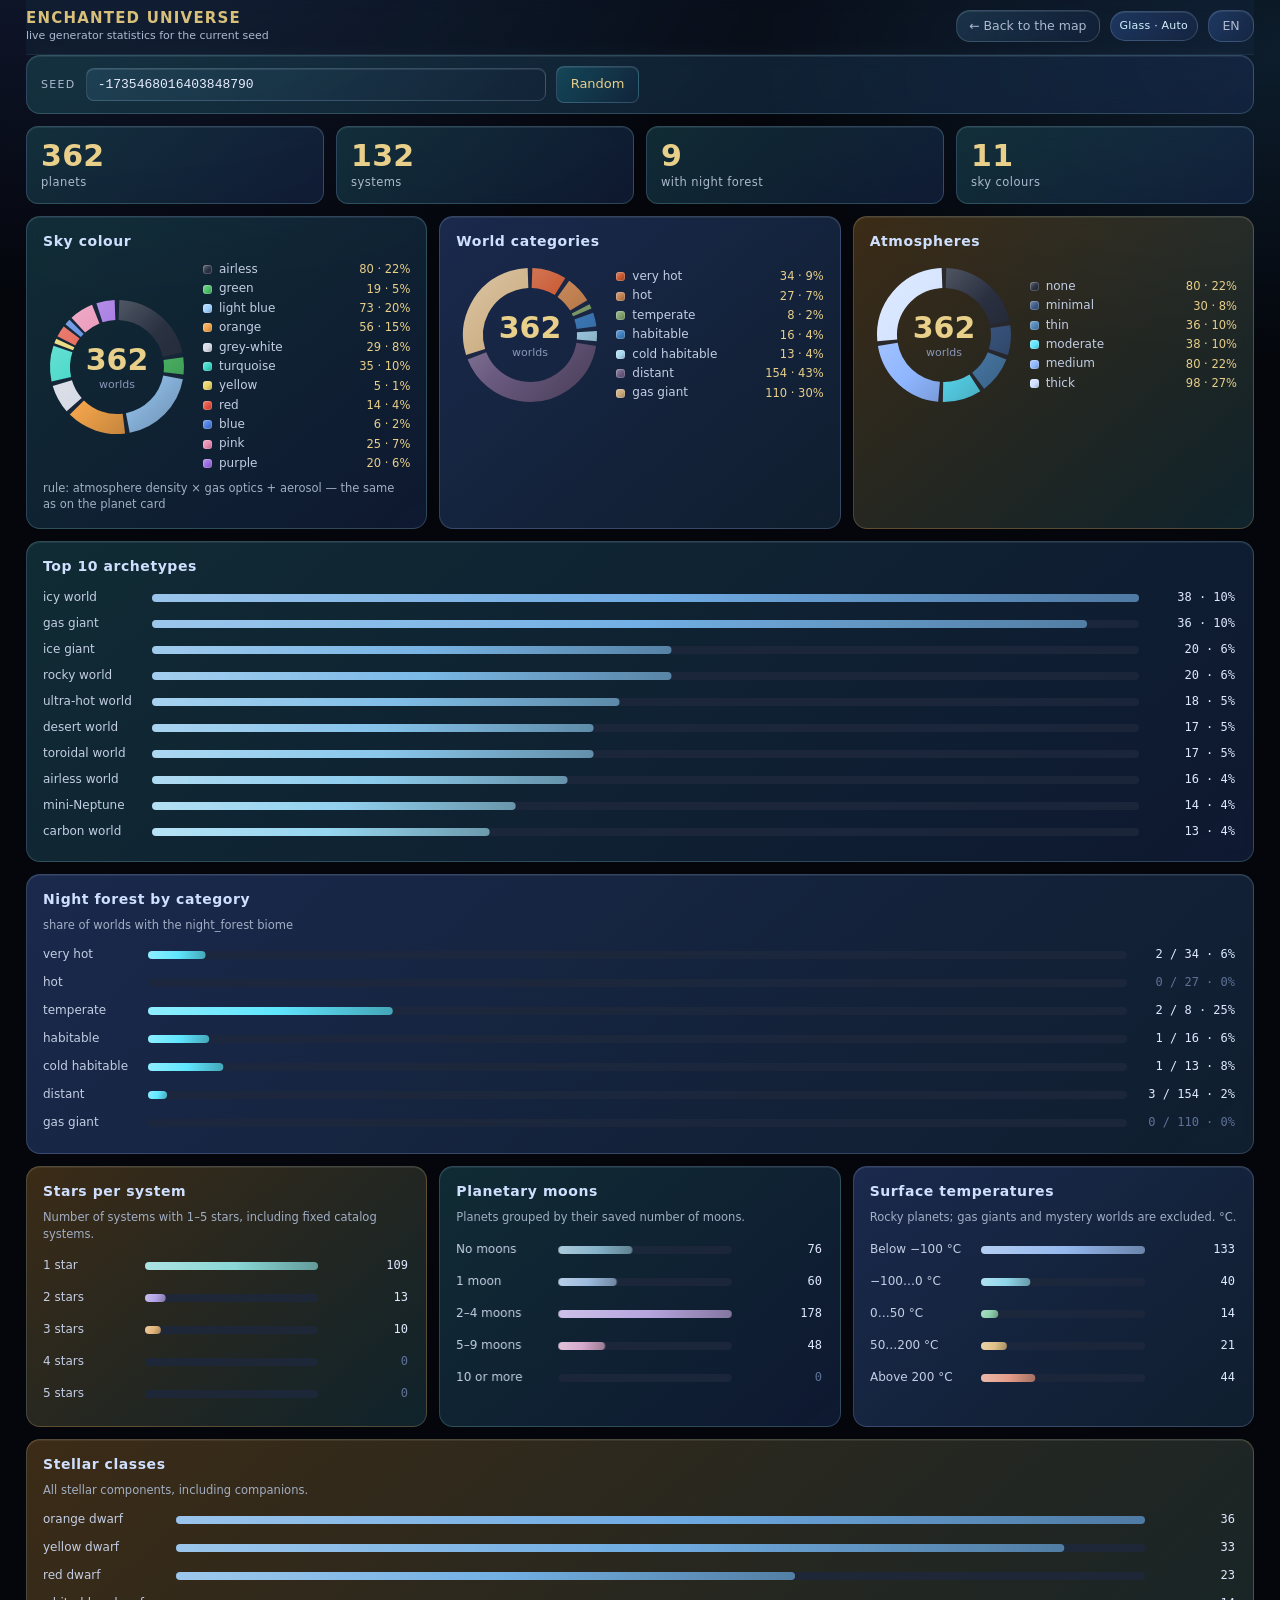
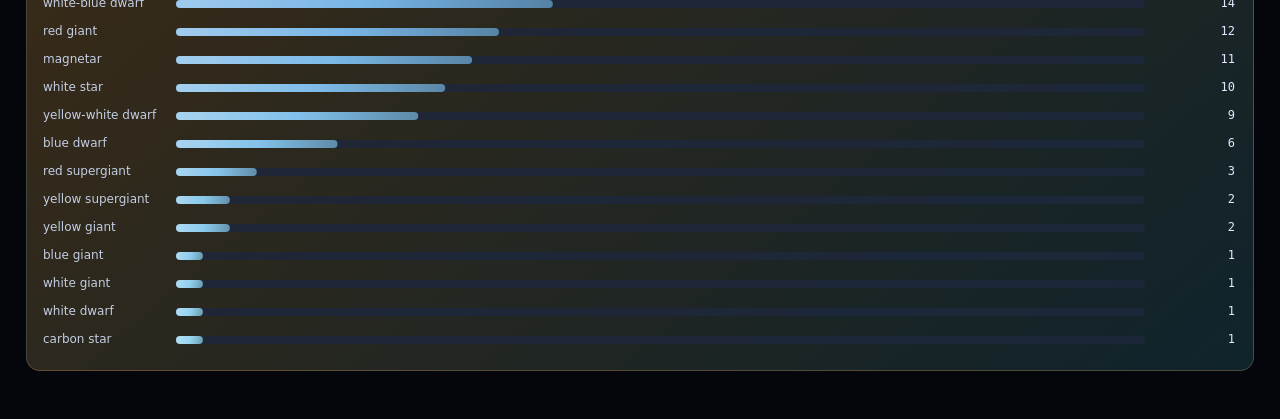
==== charts.html @ 4cd0aa05 "Planets: port the mod's aurora palette and dipole field into 3D, selectable cloud families, honest t" ====
<!doctype html>
<html lang="ru" data-doc-key="ch.doc">
<head>
<meta charset="utf-8">
<meta name="viewport" content="width=device-width, initial-scale=1">
<meta name="theme-color" content="#04060c">
<meta name="description" content="Живая статистика генератора Enchanted Universe: цвет неба, категории миров, атмосферы, топ архетипов и ночной лес по текущему сиду.">
<meta property="og:type" content="website">
<meta property="og:title" content="Диаграммы генератора — Enchanted Universe">
<meta property="og:description" content="Цвет неба, категории миров, атмосферы, архетипы и ночной лес по текущему сиду.">
<meta property="og:url" content="charts.html">
<meta name="twitter:card" content="summary_large_image">
<link rel="icon" href="favicon.svg" type="image/svg+xml">
<link rel="icon" href="favicon-32.png" sizes="32x32">
<link rel="apple-touch-icon" href="favicon-180.png">
<title data-i18n-doc="ch.doc">Диаграммы генератора — Enchanted Universe</title>
<script>
try {
  const enabled=localStorage.getItem('eu_liquid_glass_mode')!=='classic';
  document.documentElement.classList.toggle('liquid-glass',enabled);
  document.documentElement.classList.toggle('glass-classic',!enabled);
} catch (_) { document.documentElement.classList.add('liquid-glass'); }
</script>
<style>
  :root {
    color-scheme: dark;
    --gold: #d8c07a;
    --gold-soft: #e8cf8a;
    --cyan: #5fe6ff;
    --dim: #8b97b8;
    --text: #dfe7ff;
    --line: #2a3550;
    --panel: rgba(10, 14, 24, .78);
    --bg: #04060c;
  }
  * { box-sizing: border-box; }
  html, body { margin: 0; }
  body {
    min-height: 100%;
    background:
      radial-gradient(1100px 620px at 8% -10%, #121a33 0%, rgba(4, 6, 12, 0) 62%),
      radial-gradient(900px 520px at 100% 6%, #0d1d2c 0%, rgba(4, 6, 12, 0) 58%),
      var(--bg);
    background-attachment: fixed;
    color: var(--text);
    font: 14px/1.45 "Segoe UI", system-ui, -apple-system, sans-serif;
    -webkit-font-smoothing: antialiased;
  }
  .wrap { width: 100%; max-width: 1280px; margin: 0 auto;
          padding: 0 clamp(10px, 2.2vw, 26px) clamp(24px, 4vw, 48px); }

  /* ── шапка ─────────────────────────────────────────────────────────────── */
  .top { position: sticky; top: 0; z-index: 5; display: flex; align-items: center; gap: 10px;
         flex-wrap: wrap; padding: 10px 0 clamp(8px, 1.2vw, 12px);
         background: linear-gradient(115deg, rgba(30, 82, 102, .18), rgba(78, 43, 110, .12));
         border-bottom: 1px solid rgba(187, 225, 246, .07);
         -webkit-backdrop-filter: blur(7px); backdrop-filter: blur(7px); }
  .brand { font-weight: 700; letter-spacing: .08em; color: var(--gold); font-size: 15px; line-height: 1.1; }
  .brand small { display: block; font-weight: 400; letter-spacing: 0; color: var(--dim);
                 font-size: 11px; margin-top: 3px; }
  .grow { flex: 1 1 auto; }
  .chip { display: inline-flex; align-items: center; gap: 6px; font: inherit; font-size: 12.5px;
          color: var(--dim); text-decoration: none; padding: 6px 12px; border: 1px solid #26314a;
          border-radius: 999px; background: rgba(11, 18, 32, .72); white-space: nowrap; cursor: pointer; }
  .chip:hover { color: var(--gold-soft); border-color: #4a5f8c; }
  #langBtn { min-width: 46px; justify-content: center; }

  /* ── сид ───────────────────────────────────────────────────────────────── */
  .seedbar { display: flex; align-items: center; gap: 10px; flex-wrap: wrap;
             padding: 10px 14px; margin-bottom: 12px;
             border: 1px solid var(--line); border-radius: 14px; background: var(--panel); }
  .seedbar label { color: var(--dim); font-size: 11px; letter-spacing: .12em; text-transform: uppercase; }
  #seed { flex: 1 1 200px; max-width: 460px; min-width: 0; background: #0b1220; border: 1px solid var(--line);
          color: #e8eeff; padding: 8px 11px; border-radius: 8px; outline: none;
          font: 13px/1.2 ui-monospace, Consolas, monospace; }
  #seed:focus { border-color: #57c8e0; }
  #seed.bad { border-color: #a04050; }
  #random { background: #1a1608; border: 1px solid #6b5a2a; color: var(--gold-soft);
            padding: 8px 14px; border-radius: 8px; cursor: pointer; font: inherit; font-size: 13px; }
  #random:hover { background: #241d0a; border-color: #8a7436; }

  /* ── крупные цифры ─────────────────────────────────────────────────────── */
  .stats { display: grid; grid-template-columns: repeat(4, minmax(0, 1fr)); gap: 12px; margin-bottom: 12px; }
  .stat { padding: 12px 14px; border: 1px solid var(--line); border-radius: 12px; background: var(--panel); }
  .stat b { display: block; font-size: clamp(21px, 2.5vw, 30px); font-weight: 600; line-height: 1.1;
            color: var(--gold-soft); font-variant-numeric: tabular-nums; letter-spacing: .01em; }
  .stat span { display: block; margin-top: 2px; font-size: 11.5px; color: var(--dim); letter-spacing: .04em; }

  /* ── сетка карточек ────────────────────────────────────────────────────── */
  .grid { display: grid; grid-template-columns: repeat(3, minmax(0, 1fr)); gap: 12px; }
  .card { margin: 0; padding: 14px 16px 16px; border: 1px solid var(--line); border-radius: 14px;
          background: var(--panel); min-width: 0; }
  .card.wide { grid-column: 1 / -1; }
  .card h2 { margin: 0 0 2px; font-size: 14px; font-weight: 600; letter-spacing: .04em; color: #cfe0ff; }
  .card .note { margin: 8px 0 0; font-size: 11.5px; line-height: 1.4; color: #6f7c9c; }

  /* ── донат + легенда ───────────────────────────────────────────────────── */
  .donut { display: grid; grid-template-columns: 148px minmax(0, 1fr); gap: 12px; align-items: center; margin-top: 10px; }
  .donut__cv { width: 100%; max-width: 148px; aspect-ratio: 1 / 1; }
  .donut__cv canvas { display: block; width: 100%; height: 100%; }
  .legend { list-style: none; margin: 0; padding: 0; display: flex; flex-direction: column; gap: 2px;
            font-size: 12px; min-width: 0; }
  .legend li { display: flex; align-items: center; gap: 7px; min-width: 0; }
  .legend .sw { width: 9px; height: 9px; border-radius: 3px; flex: none; box-shadow: inset 0 0 0 1px rgba(255, 255, 255, .2); }
  .legend .nm { flex: 1 1 auto; min-width: 0; overflow: hidden; text-overflow: ellipsis; white-space: nowrap;
                color: #c3cee4; }
  .legend .vl { flex: none; color: var(--gold-soft); font-variant-numeric: tabular-nums; font-size: 11.5px; }

  /* ── бары ──────────────────────────────────────────────────────────────── */
  .bars { display: block; width: 100%; margin-top: 8px; }

  @media (max-width: 1040px) {
    .grid { grid-template-columns: repeat(2, minmax(0, 1fr)); }
    /* На двух колонках «Топ-10» ужимается до половины и закрывает пустоту под донатами. */
    .card.arch { grid-column: auto; }
  }
  @media (max-width: 780px) {
    .grid { grid-template-columns: minmax(0, 1fr); }
    .stats { grid-template-columns: repeat(2, minmax(0, 1fr)); }
    .donut { grid-template-columns: 132px minmax(0, 1fr); }
    .donut__cv { max-width: 132px; }
    .brand small { display: none; }
  }
  @media (max-width: 430px) {
    .top { row-gap: 6px; }
    .brand { flex: 1 1 100%; }
    .donut { grid-template-columns: minmax(0, 1fr); justify-items: center; }
    .donut__cv { max-width: 150px; }
    .legend { width: 100%; }
    .card { padding: 12px; }
    .seedbar { padding: 10px; gap: 8px; }
    #seed { flex: 1 1 130px; }
  }
  .card:nth-child(3n+1){background:linear-gradient(145deg,#11232bc2,#101625c7);border-color:#34555b;}
  .card:nth-child(3n+2){background:linear-gradient(145deg,#211b33c2,#111a2ac7);border-color:#51455f;}
  .card:nth-child(3n){background:linear-gradient(145deg,#2b231bc2,#131e2ac7);border-color:#5b5040;}
  .card .note{color:#a1aec4;}
  /* Squircle только крупным оболочкам; кнопки и поле имеют обычную дугу. */
  .seedbar,.stat,.card{corner-shape:squircle;}
  .chip,#random,#seed{corner-shape:round;}
  .chip{border-radius:14px;}
  /* Один лёгкий blur на оболочку, без прозрачности текста и чисел. */
  .liquid-glass .charts-page :is(.seedbar,.stat,.card){-webkit-backdrop-filter:blur(8px);backdrop-filter:blur(8px);}
  .liquid-glass .charts-page .seedbar :is(#seed,#random){-webkit-backdrop-filter:none;backdrop-filter:none;}
</style>
<link rel="stylesheet" href="assets/liquid-glass.css?v=d00908be39">
</head>
<body class="charts-page">
<div class="wrap">
  <header class="top">
    <div class="brand">ENCHANTED UNIVERSE<small data-i18n="ch.sub">живая статистика генератора по текущему сиду</small></div>
    <div class="grow"></div>
    <a class="chip" id="back" href="index.html" data-i18n="ch.back">← Назад на карту</a>
    <button class="chip glass-mode" id="glassMode" type="button" aria-pressed="true">Стекло · Авто</button>
    <button class="chip" id="langBtn" type="button" aria-label="Язык">RU</button>
  </header>

  <section class="seedbar">
    <label for="seed" data-i18n="ch.seed">Сид</label>
    <input id="seed" type="text" spellcheck="false" autocomplete="off" inputmode="text"
           data-i18n-title="seed.title" title="Сид мира: десятичный или 0x…">
    <button id="random" type="button" data-i18n="ch.random">Случайный</button>
  </section>

  <section class="stats">
    <div class="stat"><b id="stPlanets">—</b><span data-i18n="ch.planets">планет</span></div>
    <div class="stat"><b id="stSystems">—</b><span data-i18n="ch.systems">систем</span></div>
    <div class="stat"><b id="stNight">—</b><span data-i18n="ch.nightForest">с ночным лесом</span></div>
    <div class="stat"><b id="stSky">—</b><span data-i18n="ch.skyTypes">цветов неба</span></div>
  </section>

  <main class="grid">
    <section class="card">
      <h2 data-i18n="ch.sky">Цвет неба</h2>
      <div class="donut">
        <div class="donut__cv"><canvas id="skyCv" role="img"></canvas></div>
        <ul class="legend" id="skyLegend"></ul>
      </div>
      <p class="note" data-i18n="ch.skyNote"></p>
    </section>

    <section class="card">
      <h2 data-i18n="ch.categories">Категории миров</h2>
      <div class="donut">
        <div class="donut__cv"><canvas id="catCv" role="img"></canvas></div>
        <ul class="legend" id="catLegend"></ul>
      </div>
    </section>

    <section class="card">
      <h2 data-i18n="ch.atmospheres">Атмосферы</h2>
      <div class="donut">
        <div class="donut__cv"><canvas id="atmCv" role="img"></canvas></div>
        <ul class="legend" id="atmLegend"></ul>
      </div>
    </section>

    <section class="card wide arch">
      <h2 data-i18n="ch.archetypes">Топ-10 архетипов</h2>
      <canvas id="archCv" class="bars" role="img"></canvas>
    </section>

    <section class="card wide">
      <h2 data-i18n="ch.nightTitle">Ночной лес по категориям</h2>
      <p class="note" data-i18n="ch.nightNote">доля миров с биомом night_forest</p>
      <canvas id="nightCv" class="bars" role="img"></canvas>
    </section>
    <section class="card chart-tone-mint">
      <h2 data-i18n="ch.multiplicity">Звёзд в системе</h2>
      <p class="note" data-i18n="ch.multiplicityNote">Число систем с 1–5 звёздами, включая фиксированные системы каталога.</p>
      <canvas id="multiplicityCv" class="bars" role="img"></canvas>
    </section>
    <section class="card chart-tone-violet">
      <h2 data-i18n="ch.moons">Спутники планет</h2>
      <p class="note" data-i18n="ch.moonsNote">Планеты сгруппированы по числу сохранённых лун.</p>
      <canvas id="moonsCv" class="bars" role="img"></canvas>
    </section>
    <section class="card chart-tone-amber">
      <h2 data-i18n="ch.temperatures">Температуры поверхности</h2>
      <p class="note" data-i18n="ch.temperaturesNote">Каменистые планеты; газовые и загадочные миры исключены. °C.</p>
      <canvas id="temperatureCv" class="bars" role="img"></canvas>
    </section>
    <section class="card wide chart-tone-cyan">
      <h2 data-i18n="ch.stellar">Классы звёзд</h2>
      <p class="note" data-i18n="ch.stellarNote">Все звёздные компоненты каталога, включая компаньонов.</p>
      <canvas id="stellarCv" class="bars" role="img"></canvas>
    </section>
  </main>
</div>
<script src="js/i18n.js?v=d9c00240da"></script>
<script src="js/performance-mode.js?v=19d1e76770"></script>
<script src="js/moon-facts.js?v=2"></script>
<script src="js/generation-pools.js?v=2"></script>
<script src="js/generation-policy.js?v=2"></script>
<script src="js/galaxy-distribution.js?v=2"></script>
<script src="js/binary-policy.js?v=1"></script>
<script src="js/planet-climate.js?v=3"></script>
<script src="js/stellar-hierarchy.js?v=4"></script>
<script src="js/generator.js?v=23c6e2f03d"></script>
<script src="charts.js?v=9d7444f493"></script>
</body>
</html>
---- assets/liquid-glass.css ----
/* Жидкое стекло: все эффекты снимаются одним классом, текст остаётся непрозрачным. */
.liquid-glass {
  --glass-blur:12px;
  --glass-line:rgba(193,223,255,.18);
  --glass-accent:51,97,122;
  --glass-shade:24,31,57;
  --dim:#adbad0;
}

/* Один слой размытия на оболочку: вложенные кнопки используют уже размытый фон. */
.liquid-glass :is(.bar,.timebar,.avail,.mobileControls,.mobileNav,.object-browser,.tools-dialog),
.liquid-glass .modal .card,.liquid-glass #info,.liquid-glass #results {
  -webkit-backdrop-filter:blur(var(--glass-blur)) saturate(1.3);
  backdrop-filter:blur(var(--glass-blur)) saturate(1.3);
  border-color:var(--glass-line);
  box-shadow:inset 0 1px 0 rgba(255,255,255,.09),0 10px 32px rgba(0,5,18,.16);
}
.liquid-glass .bar {
  background:linear-gradient(115deg,rgba(33,88,104,.18),rgba(44,64,124,.12) 55%,rgba(28,92,76,.16));
  border-bottom:1px solid rgba(187,225,246,.07);
  -webkit-backdrop-filter:blur(7px) saturate(1.15);
  backdrop-filter:blur(7px) saturate(1.15);
  box-shadow:inset 0 -1px rgba(204,231,255,.025);
}
.liquid-glass #info { background:linear-gradient(140deg,rgba(35,72,85,.52),rgba(26,38,74,.48)); }
.liquid-glass #info:is([data-object-kind=star],[data-object-kind=companion]) {
  background:linear-gradient(140deg,rgba(94,64,31,.53),rgba(27,48,74,.49));border-color:rgba(244,204,139,.23);
}
.liquid-glass #info[data-object-kind=moon] { background:linear-gradient(140deg,rgba(44,66,124,.53),rgba(22,67,78,.49));border-color:rgba(172,206,250,.23); }
.liquid-glass #info[data-object-kind=hole] { background:linear-gradient(140deg,rgba(38,58,120,.54),rgba(26,44,86,.50));border-color:rgba(168,204,246,.23); }
.liquid-glass .timebar { background:linear-gradient(125deg,rgba(24,90,96,.50),rgba(38,56,112,.46)); }
.liquid-glass .avail { background:linear-gradient(120deg,rgba(35,65,87,.50),rgba(40,62,110,.46)); }
.liquid-glass #results { background:linear-gradient(140deg,rgba(28,72,88,.56),rgba(38,58,116,.52)); }
.liquid-glass .mobileNav { background:linear-gradient(110deg,rgba(22,73,81,.50),rgba(36,58,108,.47)); }
.liquid-glass .mobileControls[data-panel=world] { background:linear-gradient(140deg,rgba(28,84,64,.52),rgba(31,45,83,.48));border-color:rgba(154,226,195,.22); }
.liquid-glass .mobileControls[data-panel=settings] { background:linear-gradient(140deg,rgba(44,70,130,.53),rgba(22,72,87,.49));border-color:rgba(172,204,246,.23); }
.liquid-glass .mobileControls[data-panel=search] { background:linear-gradient(140deg,rgba(23,78,103,.53),rgba(38,60,116,.49));border-color:rgba(141,216,249,.23); }
.liquid-glass .mobileScrim { background:rgba(2,6,17,.20);-webkit-backdrop-filter:none;backdrop-filter:none; }
.liquid-glass .object-browser { background:linear-gradient(130deg,rgba(28,73,87,.55),rgba(42,64,120,.51));border-color:rgba(159,214,239,.24); }
.liquid-glass .object-browser::backdrop,.liquid-glass .tools-dialog::backdrop { background:rgba(2,5,14,.24);-webkit-backdrop-filter:blur(3px);backdrop-filter:blur(3px); }
.liquid-glass .object-browser .ob-group-head { background:linear-gradient(110deg,rgba(37,118,123,.26),rgba(48,76,148,.18));border:1px solid rgba(161,223,228,.13); }
.liquid-glass .object-browser .ob-result { background:linear-gradient(120deg,rgba(29,62,84,.25),rgba(42,64,120,.18));border-color:rgba(162,197,228,.13); }
.liquid-glass .object-browser .ob-group:nth-child(3n+2) .ob-group-head { background:linear-gradient(110deg,rgba(58,98,168,.26),rgba(38,97,124,.18)); }
.liquid-glass .object-browser .ob-group:nth-child(3n) .ob-group-head { background:linear-gradient(110deg,rgba(137,101,39,.31),rgba(31,105,90,.22)); }
.liquid-glass .modal { background:rgba(2,6,16,.20); }
.liquid-glass .modal .card { background:linear-gradient(135deg,rgba(42,66,126,.56),rgba(25,80,91,.52));border-color:rgba(176,206,248,.24); }
.liquid-glass .tools-dialog { background:linear-gradient(130deg,rgba(27,89,70,.55),rgba(42,66,122,.51));border-color:rgba(174,223,194,.24); }

/* Прозрачность заливки, а не opacity: надписи и пиктограммы сохраняют контраст. */
.liquid-glass :is(button:not(.mobileScrim),.tgk,label.eutoggle,.object-link,input[type=text],input[type=number],input[type=search],select,.tool-tile,.chip),
.liquid-glass #seed,.liquid-glass #search,.liquid-glass #timeTicksInput,.liquid-glass #random {
  background:linear-gradient(125deg,rgba(var(--glass-accent),.34),rgba(var(--glass-shade),.24));
  border-color:rgba(181,219,247,.20);
  box-shadow:inset 0 1px 0 rgba(255,255,255,.09);
  -webkit-backdrop-filter:blur(5px) saturate(1.15);
  backdrop-filter:blur(5px) saturate(1.15);
}
.liquid-glass :is(.bar,#info,.mobileControls,.mobileNav,.object-browser,.tools-dialog,.timebar,.avail,.modal) :is(button,.tgk,label.eutoggle,.object-link,input,select,.tool-tile) {
  -webkit-backdrop-filter:none;backdrop-filter:none;
}
.liquid-glass .mobileControls :is(.timebar,.avail,#results) { -webkit-backdrop-filter:none;backdrop-filter:none; }
.liquid-glass .bar :is(button,label.eutoggle,#seed,#search,#random) {
  background:linear-gradient(125deg,rgba(var(--glass-accent),.23),rgba(var(--glass-shade),.14));
  border-color:rgba(181,219,247,.14);
  box-shadow:inset 0 1px 0 rgba(255,255,255,.055);
}
.liquid-glass :is(button,.tgk,.tool-tile,.chip):hover { border-color:rgba(201,235,255,.42);box-shadow:inset 0 1px rgba(255,255,255,.16),0 0 16px rgba(var(--glass-accent),.12); }
.liquid-glass :is(button,.tgk,input,select,.tool-tile,.chip):focus-visible { outline:2px solid #a9e5ff;outline-offset:2px; }
.liquid-glass #apply { --glass-accent:161,117,39;--glass-shade:72,43,27; }
.liquid-glass #random,.liquid-glass #crafts { --glass-accent:25,133,153;--glass-shade:23,45,81; }
.liquid-glass #importBtn,.liquid-glass #tgk,.liquid-glass #mobileTools { --glass-accent:28,137,100;--glass-shade:26,54,67; }
.liquid-glass #search,.liquid-glass #langBtn,.liquid-glass #glassMode,.liquid-glass #planets,.liquid-glass #mobileSettings { --glass-accent:56,100,176;--glass-shade:35,45,85; }
.liquid-glass #zones,.liquid-glass #smeshariaWrap { --glass-accent:56,130,62;--glass-shade:29,66,60; }
.liquid-glass #rings3d,.liquid-glass #charts { --glass-accent:151,102,38;--glass-shade:66,42,64; }
.liquid-glass #galaxy,.liquid-glass #timeSpeed { --glass-accent:70,88,163;--glass-shade:32,48,78; }
.liquid-glass .tool-tile:nth-child(2) { --glass-accent:58,104,172;--glass-shade:38,48,81; }
.liquid-glass .tool-tile:nth-child(3) { --glass-accent:158,112,46;--glass-shade:65,43,69; }
.liquid-glass .tool-tile:nth-child(4) { --glass-accent:43,123,163;--glass-shade:29,63,74; }

/* Диаграммы используют тот же ручной режим и лёгкие стеклянные оболочки. */
.liquid-glass .charts-page .top { background:linear-gradient(115deg,rgba(30,82,102,.14),rgba(44,70,130,.12));border-bottom:1px solid rgba(187,225,246,.07);-webkit-backdrop-filter:blur(7px);backdrop-filter:blur(7px); }
.liquid-glass .charts-page :is(.seedbar,.stat,.card) { background:linear-gradient(140deg,rgba(28,76,87,.54),rgba(26,44,86,.50));border-color:rgba(157,223,236,.21);box-shadow:inset 0 1px rgba(255,255,255,.07); }
.liquid-glass .charts-page :is(.seedbar,.card) { -webkit-backdrop-filter:blur(8px);backdrop-filter:blur(8px); }
.liquid-glass .charts-page .card:nth-child(3n+2) { background:linear-gradient(140deg,rgba(46,72,132,.54),rgba(28,55,81,.50));border-color:rgba(174,204,246,.21); }
.liquid-glass .charts-page .card:nth-child(3n) { background:linear-gradient(140deg,rgba(108,76,32,.54),rgba(27,65,76,.50));border-color:rgba(240,207,146,.21); }
.liquid-glass .charts-page .seedbar :is(button,input) { -webkit-backdrop-filter:none;backdrop-filter:none; }
.glass-mode { font-size:11px!important;padding:6px 9px!important;border-radius:999px!important;letter-spacing:.02em; }
.glass-mode[aria-pressed=true] { color:#d3f2ff; }
.glass-mode[data-mode=classic] { color:#b9c7da; }

/* Загрузка: неопределённый индикатор, без выдуманных процентов и фоновой работы после скрытия. */
#loading.loading-screen { z-index:45;zoom:1;display:grid;place-items:center;overflow:hidden;isolation:isolate;background:radial-gradient(ellipse at 48% 40%,#21526d55,transparent 40%),radial-gradient(ellipse at 65% 72%,#64448933,transparent 47%),#050914;color:#eaf5ff;opacity:1;visibility:visible;transition:opacity .4s ease,visibility .4s ease; }
#loading.loading-screen::before { content:"";position:absolute;z-index:-1;width:min(85vw,800px);aspect-ratio:1;border:1px solid #b4dfff12;border-radius:50%;box-shadow:0 0 90px #5bb0ec09,inset 0 0 90px #5bb0ec09; }
#loading.loading-screen.is-ready { opacity:0;visibility:hidden;pointer-events:none; }
#loading.is-ready *,#loading.is-ready *::before,#loading.is-ready *::after { animation-play-state:paused!important; }
.loader-card { width:min(460px,88vw);padding:40px 32px 28px;text-align:center;border:1px solid #c0e5ff40;border-radius:30px;background:linear-gradient(145deg,#1f3a50ad,#1c1b34b8);box-shadow:0 30px 100px #0006,inset 0 1px #ffffff29; }
.liquid-glass .loader-card { -webkit-backdrop-filter:blur(24px);backdrop-filter:blur(24px); }
.loader-orbit { position:relative;width:90px;height:90px;margin:0 auto 28px;border:1px solid #a1e6ff55;border-radius:50%;box-shadow:inset 0 0 30px #6f9ce01a;animation:eu-loader-spin 9s linear infinite; }
.loader-orbit::before,.loader-orbit::after { content:"";position:absolute;left:50%;top:50%;width:132px;height:43px;border:1px solid #a8ccff77;border-radius:50%;transform:translate(-50%,-50%) rotate(-32deg); }
.loader-orbit::after { width:112px;height:53px;border-color:#89f0db66;transform:translate(-50%,-50%) rotate(47deg); }
.loader-orbit span { position:absolute;left:50%;top:50%;width:18px;height:18px;transform:translate(-50%,-50%);border-radius:50%;background:radial-gradient(circle at 35% 30%,#fff,#9be7ff 35%,#4c82ad 80%);box-shadow:0 0 24px #73d8ff99; }
.loader-orbit i,.loader-orbit b { position:absolute;width:7px;height:7px;border-radius:50%;background:#c2dcff;box-shadow:0 0 12px #8fb8ff88;left:9px;top:21px; }
.loader-orbit b { left:auto;top:auto;right:8px;bottom:20px;width:5px;height:5px;background:#adf3dc;box-shadow:0 0 12px #7ceac588; }
.loader-kicker { font-size:10px;letter-spacing:.22em;color:#a6ccdf; }.loader-kicker span { padding:0 4px;color:#cfe4ff; }
.loader-card h1 { margin:12px 0 7px;font-size:clamp(22px,5vw,29px);font-weight:600;letter-spacing:.01em;color:#e9f1ff; }
.loader-card p { margin:0;color:#b1c3d6;font-size:13px; }
.loader-track { height:3px;margin:27px 0 15px;overflow:hidden;border-radius:99px;background:#cee5f91c; }
.loader-track span { display:block;width:35%;height:100%;border-radius:inherit;background:linear-gradient(90deg,#87e5e9,#a9cdff,#f1d096);animation:eu-loader-progress 1.5s ease-in-out infinite alternate; }
.loader-meta { display:flex;align-items:center;justify-content:center;gap:9px;color:#99b0c6;font-size:10px;letter-spacing:.08em;text-transform:uppercase; }
.loader-pulse { width:5px;height:5px;border-radius:50%;background:#a2ebd3;animation:eu-loader-pulse 1.2s ease-in-out infinite; }
@keyframes eu-loader-spin { to { transform:rotate(360deg); } }
@keyframes eu-loader-progress { from { transform:translateX(-5%); } to { transform:translateX(190%); } }
@keyframes eu-loader-pulse { 50% { opacity:.3; } }
@media (prefers-reduced-motion:reduce) { #loading *,#loading *::before,#loading *::after { animation:none!important; }#loading.loading-screen { transition:none; } }
@supports not ((backdrop-filter:blur(1px)) or (-webkit-backdrop-filter:blur(1px))) { .liquid-glass :is(#info,.mobileControls,.object-browser,.tools-dialog,.modal .card) { background-color:#101929; } }
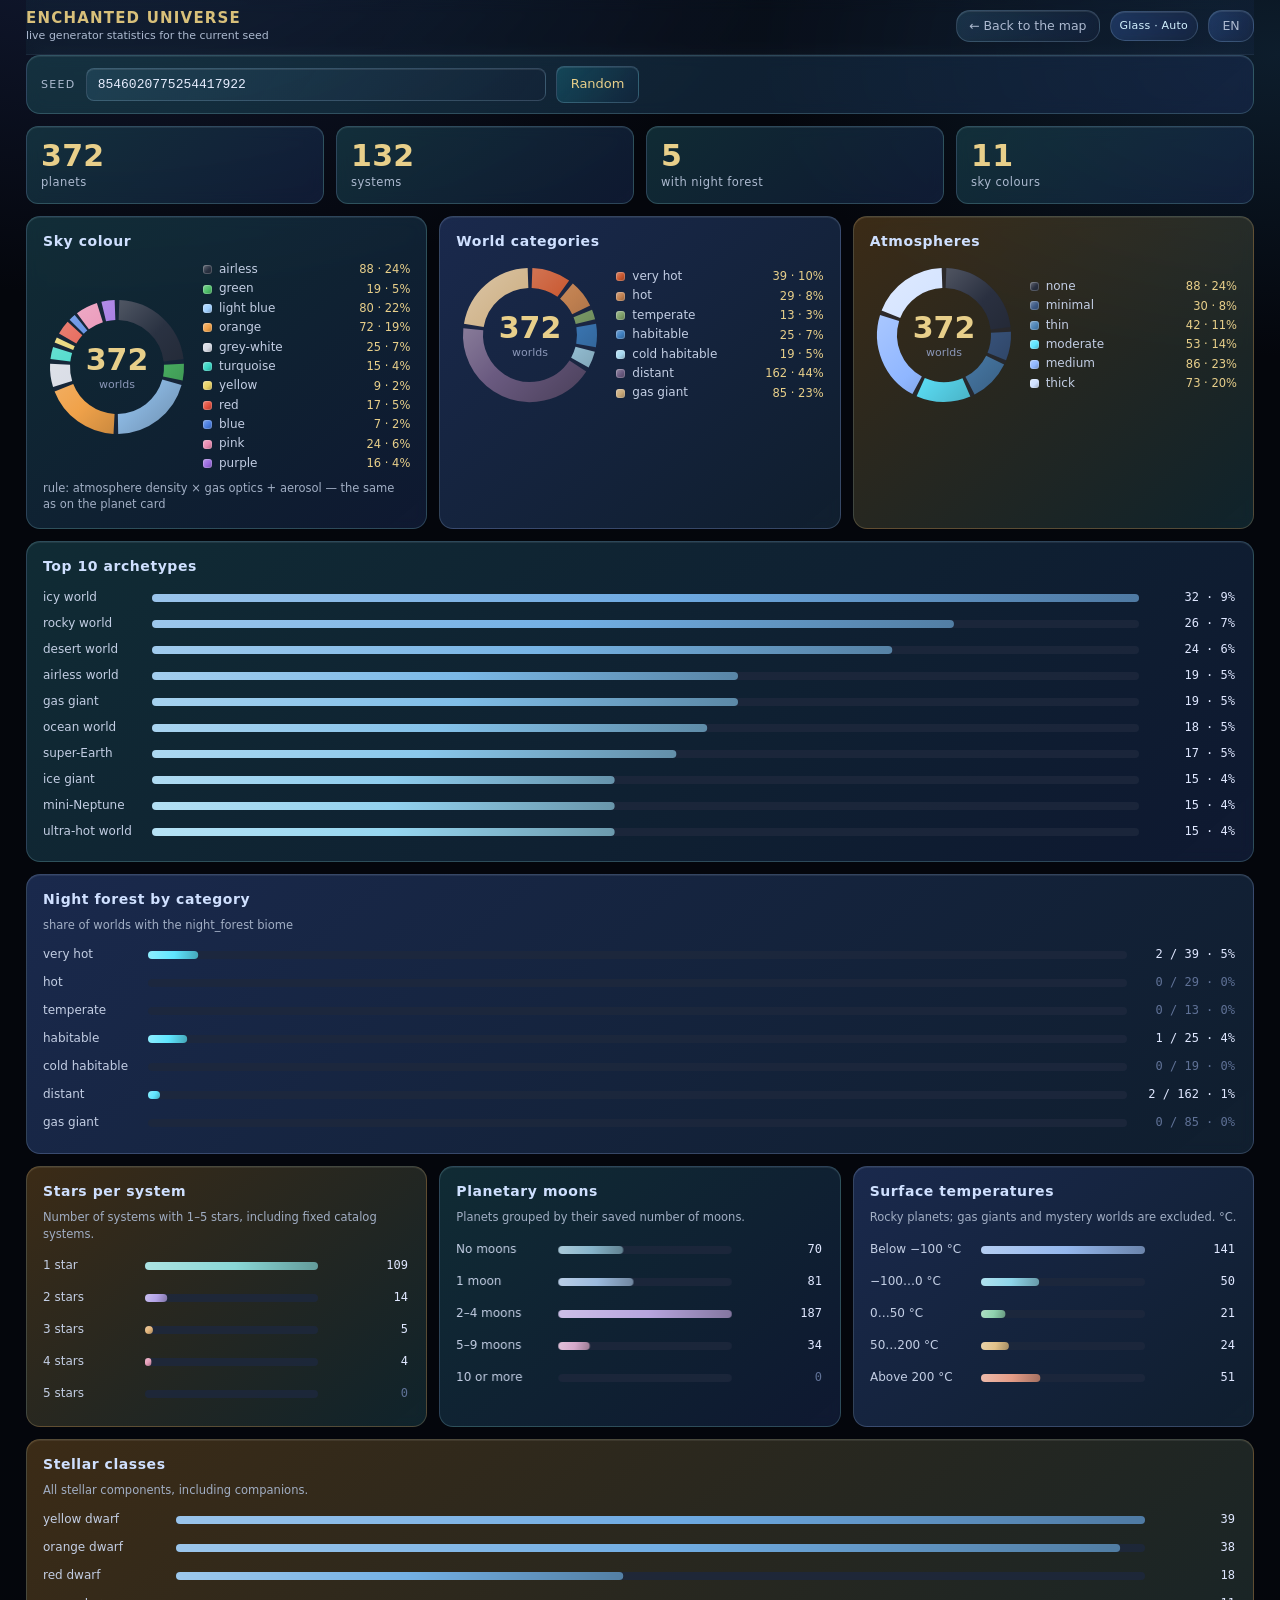
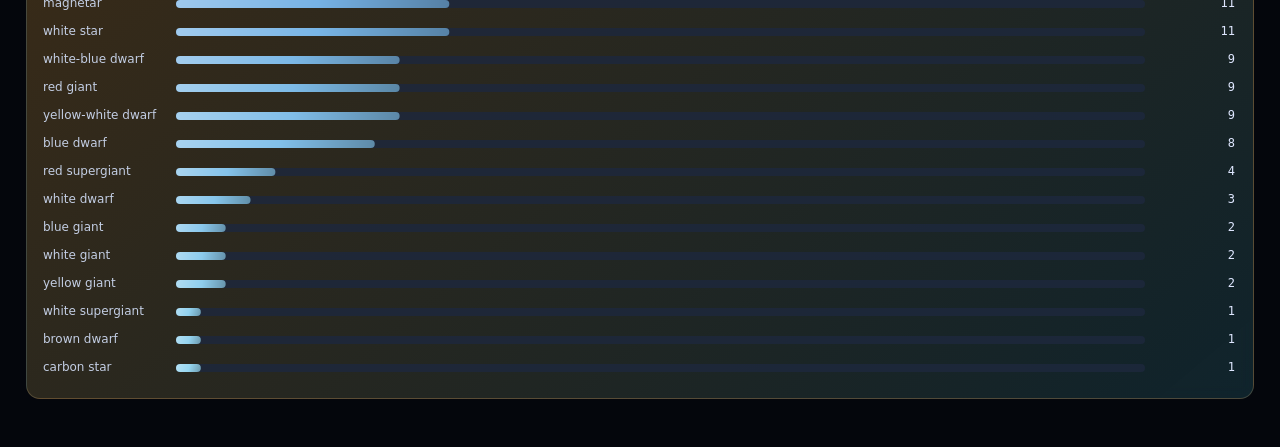
==== commit 002bae18: "Brown dwarf as a third class by mass; atmosphere limb from airmass; hot rock stays bright; role-base" ====
--- a/charts.html
+++ b/charts.html
@@ -227,16 +227,17 @@
     </section>
   </main>
 </div>
-<script src="js/i18n.js?v=d9c00240da"></script>
+<script src="js/i18n.js?v=f319dba127"></script>
 <script src="js/performance-mode.js?v=19d1e76770"></script>
 <script src="js/moon-facts.js?v=2"></script>
+<script src="js/body-class.js?v=1"></script>
 <script src="js/generation-pools.js?v=2"></script>
 <script src="js/generation-policy.js?v=2"></script>
 <script src="js/galaxy-distribution.js?v=2"></script>
 <script src="js/binary-policy.js?v=1"></script>
 <script src="js/planet-climate.js?v=3"></script>
 <script src="js/stellar-hierarchy.js?v=4"></script>
-<script src="js/generator.js?v=23c6e2f03d"></script>
+<script src="js/generator.js?v=a2a1a62f6d"></script>
 <script src="charts.js?v=9d7444f493"></script>
 </body>
 </html>
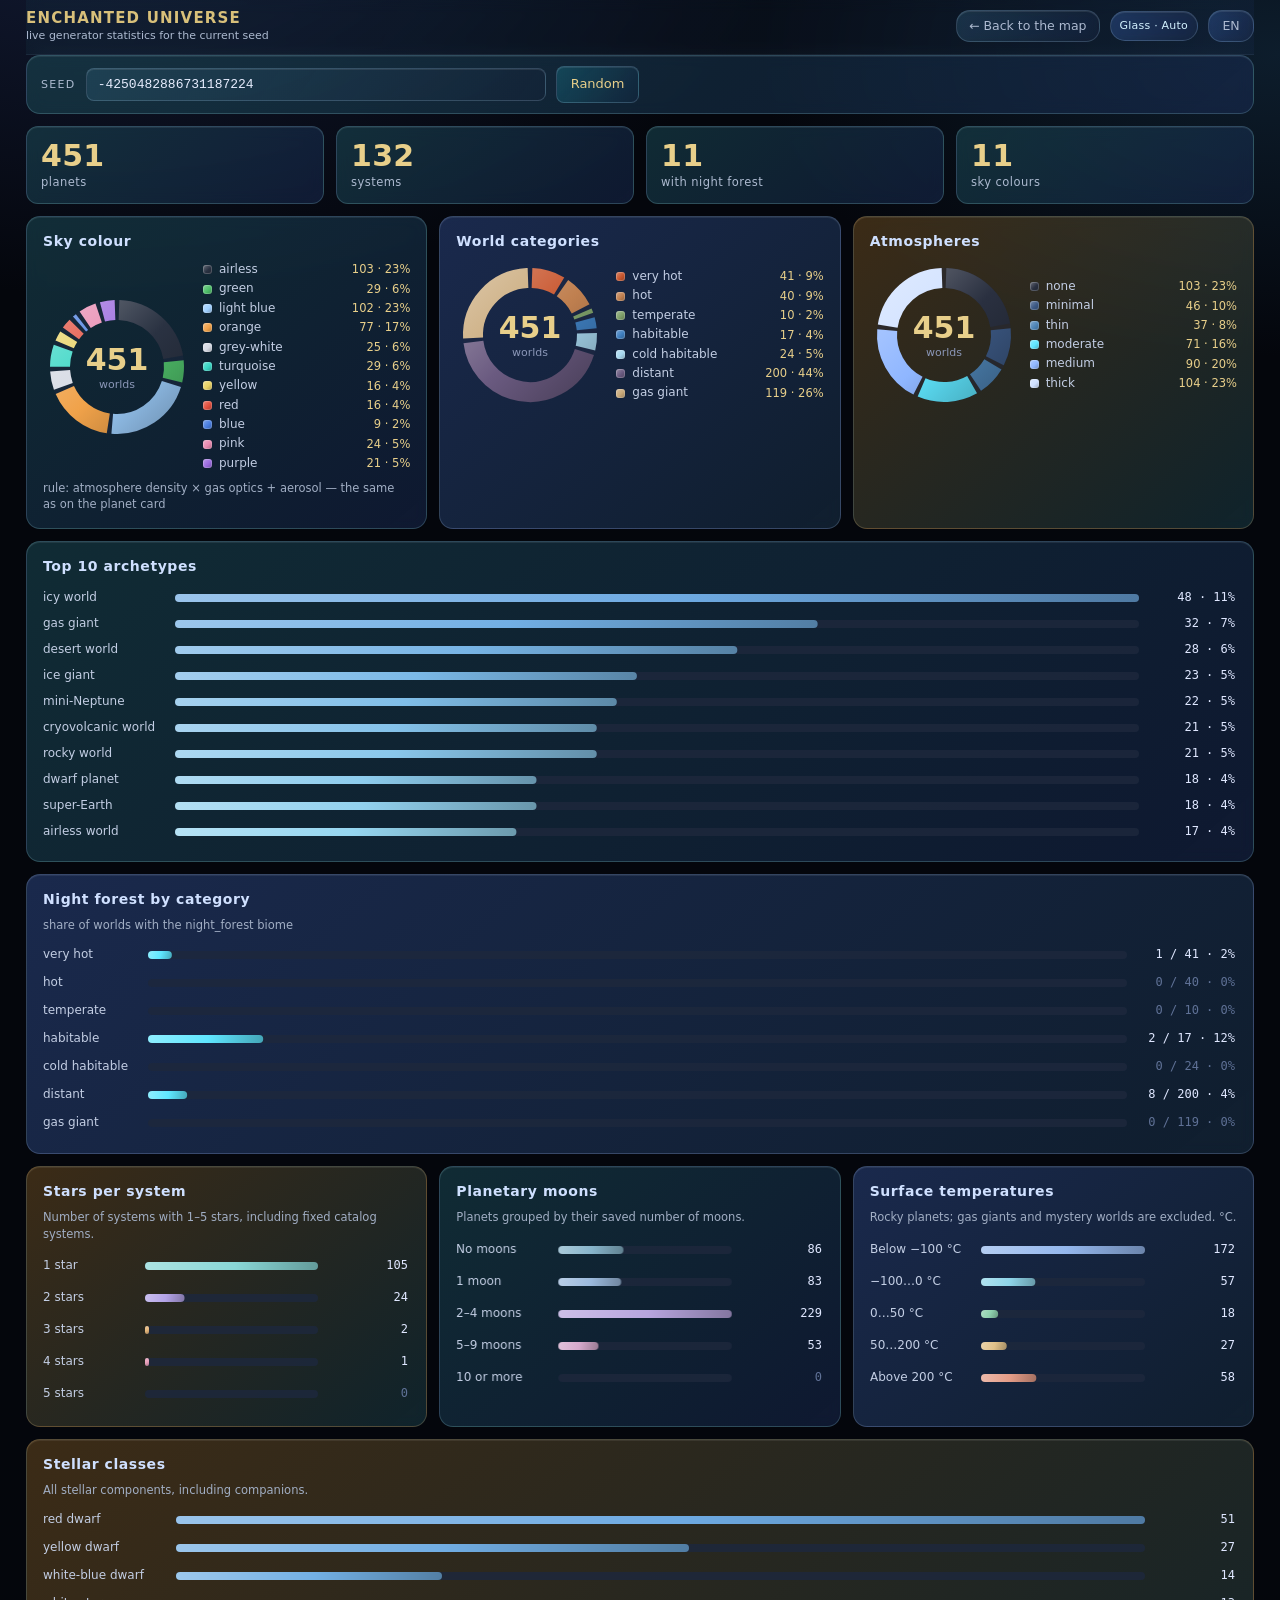
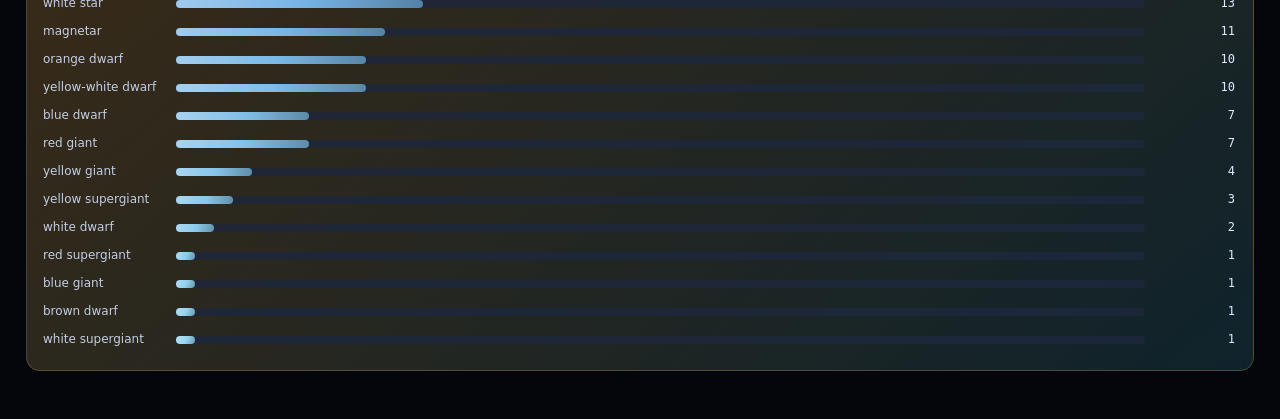
==== commit 2591f144: "Planets: size means equatorial diameter in pixels; show the mod's true texture sizes" ====
--- a/charts.html
+++ b/charts.html
@@ -227,7 +227,7 @@
     </section>
   </main>
 </div>
-<script src="js/i18n.js?v=f319dba127"></script>
+<script src="js/i18n.js?v=59e23cdf9f"></script>
 <script src="js/performance-mode.js?v=19d1e76770"></script>
 <script src="js/moon-facts.js?v=2"></script>
 <script src="js/body-class.js?v=1"></script>
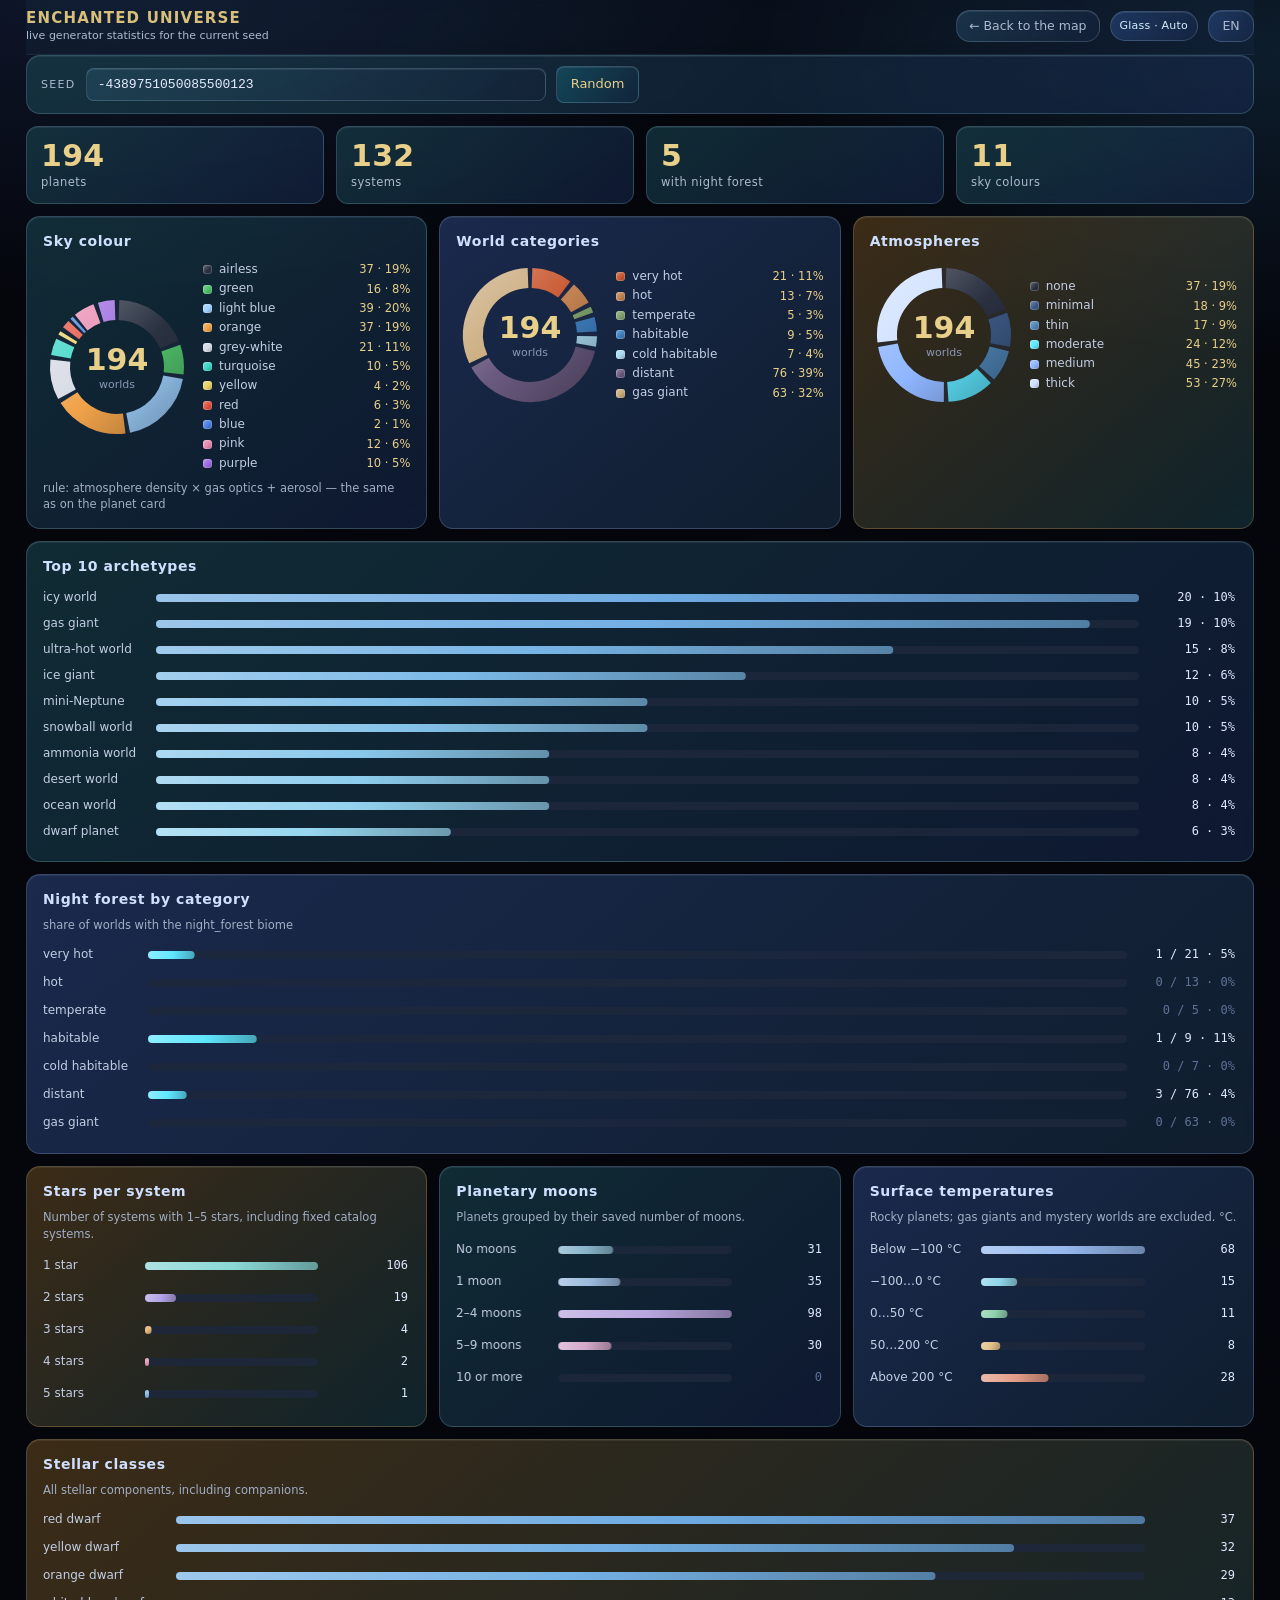
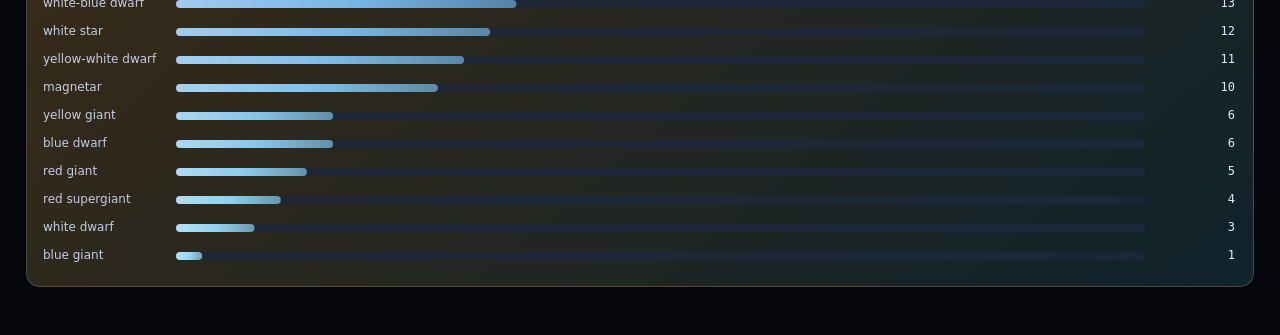
==== commit f92ec245: "Add the regolith sea biome and its material; keep the moon's three-surface split" ====
--- a/charts.html
+++ b/charts.html
@@ -227,7 +227,7 @@
     </section>
   </main>
 </div>
-<script src="js/i18n.js?v=59e23cdf9f"></script>
+<script src="js/i18n.js?v=b9c8f485b3"></script>
 <script src="js/performance-mode.js?v=19d1e76770"></script>
 <script src="js/moon-facts.js?v=2"></script>
 <script src="js/body-class.js?v=1"></script>
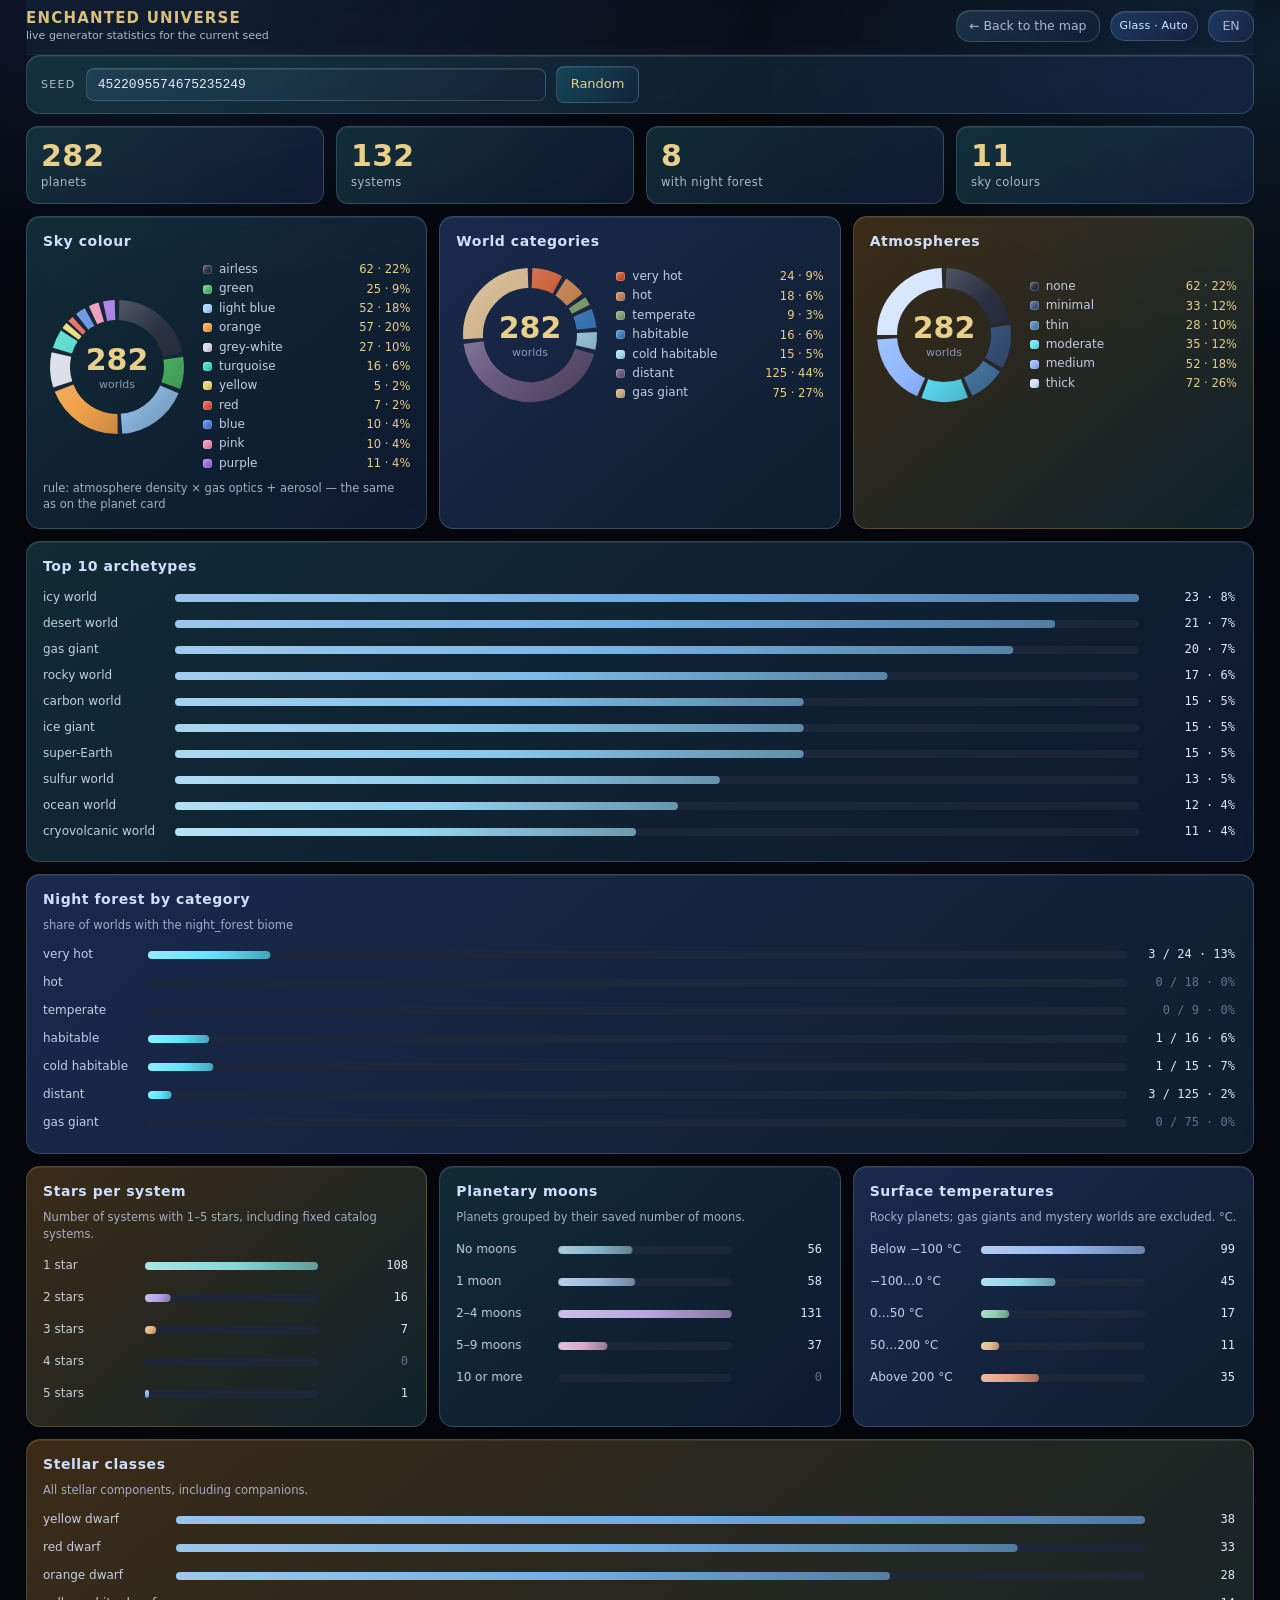
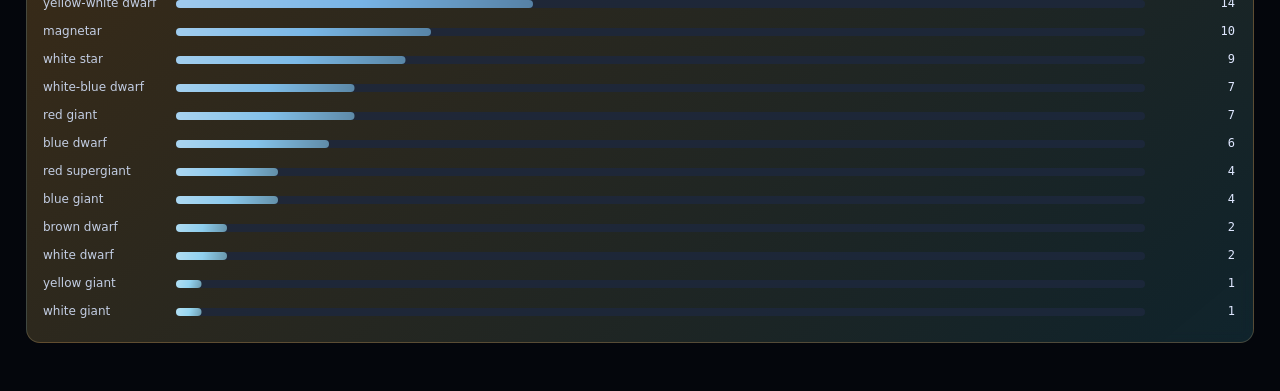
==== commit f596b820: "Loader: three independent orbit planes and spring-speed moons Arcs no longer share one spinning wrap" ====
--- a/charts.html
+++ b/charts.html
@@ -143,7 +143,7 @@
   .liquid-glass .charts-page :is(.seedbar,.stat,.card){-webkit-backdrop-filter:blur(8px);backdrop-filter:blur(8px);}
   .liquid-glass .charts-page .seedbar :is(#seed,#random){-webkit-backdrop-filter:none;backdrop-filter:none;}
 </style>
-<link rel="stylesheet" href="assets/liquid-glass.css?v=d00908be39">
+<link rel="stylesheet" href="assets/liquid-glass.css?v=20a24c9c52">
 </head>
 <body class="charts-page">
 <div class="wrap">
--- a/assets/liquid-glass.css
+++ b/assets/liquid-glass.css
@@ -95,12 +95,23 @@
 #loading.is-ready *,#loading.is-ready *::before,#loading.is-ready *::after { animation-play-state:paused!important; }
 .loader-card { width:min(460px,88vw);padding:40px 32px 28px;text-align:center;border:1px solid #c0e5ff40;border-radius:30px;background:linear-gradient(145deg,#1f3a50ad,#1c1b34b8);box-shadow:0 30px 100px #0006,inset 0 1px #ffffff29; }
 .liquid-glass .loader-card { -webkit-backdrop-filter:blur(24px);backdrop-filter:blur(24px); }
-.loader-orbit { position:relative;width:90px;height:90px;margin:0 auto 28px;border:1px solid #a1e6ff55;border-radius:50%;box-shadow:inset 0 0 30px #6f9ce01a;animation:eu-loader-spin 9s linear infinite; }
-.loader-orbit::before,.loader-orbit::after { content:"";position:absolute;left:50%;top:50%;width:132px;height:43px;border:1px solid #a8ccff77;border-radius:50%;transform:translate(-50%,-50%) rotate(-32deg); }
-.loader-orbit::after { width:112px;height:53px;border-color:#89f0db66;transform:translate(-50%,-50%) rotate(47deg); }
-.loader-orbit span { position:absolute;left:50%;top:50%;width:18px;height:18px;transform:translate(-50%,-50%);border-radius:50%;background:radial-gradient(circle at 35% 30%,#fff,#9be7ff 35%,#4c82ad 80%);box-shadow:0 0 24px #73d8ff99; }
-.loader-orbit i,.loader-orbit b { position:absolute;width:7px;height:7px;border-radius:50%;background:#c2dcff;box-shadow:0 0 12px #8fb8ff88;left:9px;top:21px; }
-.loader-orbit b { left:auto;top:auto;right:8px;bottom:20px;width:5px;height:5px;background:#adf3dc;box-shadow:0 0 12px #7ceac588; }
+/* Три независимые орбиты: каждая — своя плоскость, свой период и своё направление.
+   Луны идут по эллипсам этих же орбит, скорость всё время меняется (пружинный ход). */
+.loader-orbit { position:relative;width:90px;height:90px;margin:0 auto 30px; }
+.lo-frame { position:absolute;inset:0;border:1px solid #a1e6ff44;border-radius:50%;box-shadow:inset 0 0 30px #6f9ce01a;animation:eu-lo-frame 7.4s ease-in-out infinite; }
+.lo-plane { position:absolute;inset:0;animation-timing-function:linear;animation-iteration-count:infinite; }
+.lo-plane-a { animation-name:eu-lo-sway-a;animation-duration:7.4s;animation-timing-function:ease-in-out;animation-delay:-2.1s; }
+.lo-plane-b { animation-name:eu-lo-sway-b;animation-duration:9.8s;animation-timing-function:ease-in-out;animation-delay:-5.3s; }
+.lo-plane-c { animation-name:eu-lo-plane-cw;animation-duration:26s;animation-delay:-9s; }
+.lo-arc { position:absolute;left:50%;top:50%;translate:-50% -50%;border:1px solid;border-radius:50%;-webkit-mask-image:conic-gradient(from -30deg,#0000 0deg,#000 62deg,#000 232deg,#0000 300deg,#0000 360deg);mask-image:conic-gradient(from -30deg,#0000 0deg,#000 62deg,#000 232deg,#0000 300deg,#0000 360deg); }
+.lo-plane-a .lo-arc { width:130px;height:50px;border-color:#a8ccff; }
+.lo-plane-b .lo-arc { width:108px;height:56px;border-color:#89f0db;-webkit-mask-image:conic-gradient(from 118deg,#0000 0deg,#000 54deg,#000 214deg,#0000 284deg,#0000 360deg);mask-image:conic-gradient(from 118deg,#0000 0deg,#000 54deg,#000 214deg,#0000 284deg,#0000 360deg); }
+.lo-plane-c .lo-arc { width:78px;height:78px;border-color:#c4b3ff;-webkit-mask-image:conic-gradient(from 252deg,#0000 0deg,#000 68deg,#000 248deg,#0000 318deg,#0000 360deg);mask-image:conic-gradient(from 252deg,#0000 0deg,#000 68deg,#000 248deg,#0000 318deg,#0000 360deg); }
+.lo-moon { position:absolute;left:0;top:0;border-radius:50%;offset-rotate:0deg;offset-distance:0%; }
+.lo-plane-a .lo-moon { width:6px;height:6px;margin:-3px 0 0 -3px;background:#dfeaff;box-shadow:0 0 12px #8fb8ffaa;offset-path:path("M 113,48 A 65,25 0 1 1 -17,48 A 65,25 0 1 1 113,48");animation:eu-lo-moon-a 8.4s linear infinite; }
+.lo-plane-b .lo-moon { width:5px;height:5px;margin:-2.5px 0 0 -2.5px;background:#bff7e7;box-shadow:0 0 12px #7ceac588;offset-path:path("M 101.5,47.5 A 54,28 0 1 1 -6.5,47.5 A 54,28 0 1 1 101.5,47.5");animation:eu-lo-moon-b 11.6s linear infinite reverse; }
+.lo-plane-c .lo-moon { width:4px;height:4px;margin:-2px 0 0 -2px;background:#e2d5ff;box-shadow:0 0 10px #b79cff99;offset-path:path("M 86,47 A 39,39 0 1 1 8,47 A 39,39 0 1 1 86,47");animation:eu-lo-moon-c 9.8s linear infinite; }
+.lo-star { position:absolute;left:50%;top:50%;width:18px;height:18px;translate:-50% -50%;border-radius:50%;background:radial-gradient(circle at 35% 30%,#fff,#9be7ff 35%,#4c82ad 80%);box-shadow:0 0 24px #73d8ff99;animation:eu-lo-star 3.6s ease-in-out infinite; }
 .loader-kicker { font-size:10px;letter-spacing:.22em;color:#a6ccdf; }.loader-kicker span { padding:0 4px;color:#cfe4ff; }
 .loader-card h1 { margin:12px 0 7px;font-size:clamp(22px,5vw,29px);font-weight:600;letter-spacing:.01em;color:#e9f1ff; }
 .loader-card p { margin:0;color:#b1c3d6;font-size:13px; }
@@ -108,7 +119,50 @@
 .loader-track span { display:block;width:35%;height:100%;border-radius:inherit;background:linear-gradient(90deg,#87e5e9,#a9cdff,#f1d096);animation:eu-loader-progress 1.5s ease-in-out infinite alternate; }
 .loader-meta { display:flex;align-items:center;justify-content:center;gap:9px;color:#99b0c6;font-size:10px;letter-spacing:.08em;text-transform:uppercase; }
 .loader-pulse { width:5px;height:5px;border-radius:50%;background:#a2ebd3;animation:eu-loader-pulse 1.2s ease-in-out infinite; }
-@keyframes eu-loader-spin { to { transform:rotate(360deg); } }
+@keyframes eu-lo-plane-cw { to { transform:rotate(360deg); } }
+@keyframes eu-lo-plane-ccw { to { transform:rotate(-360deg); } }
+/* Плоскости эллипсов не крутятся целиком, а качаются — каждая в своём ритме и со своей
+   амплитудой, поэтому дуги никогда не склеиваются в одну вращающуюся фигуру. */
+@keyframes eu-lo-sway-a { 0%,100% { transform:rotate(-32deg); } 50% { transform:rotate(-4deg); } }
+@keyframes eu-lo-sway-b { 0%,100% { transform:rotate(18deg); } 50% { transform:rotate(46deg); } }
+@keyframes eu-lo-frame { 50% { opacity:.6;box-shadow:inset 0 0 22px #6f9ce012; } }
+@keyframes eu-lo-star { 50% { box-shadow:0 0 34px #73d8ffcc; } }
+/* Пружинный ход лун. Скорость не постоянна: сжатие, разгон, длинный выбег и лёгкий
+   откат пружины. Рисунок у каждой свой, периоды не совпадают — общий узор не повторяется. */
+@keyframes eu-lo-moon-a {
+  0% { offset-distance:0%;animation-timing-function:cubic-bezier(.42,0,.58,1); }
+  9% { offset-distance:6%;animation-timing-function:cubic-bezier(.34,0,.56,1); }
+  20% { offset-distance:26%;animation-timing-function:cubic-bezier(.3,0,.5,1); }
+  32% { offset-distance:57%;animation-timing-function:cubic-bezier(.42,0,.58,1); }
+  44% { offset-distance:76%;animation-timing-function:cubic-bezier(.42,0,.58,1); }
+  58% { offset-distance:86%;animation-timing-function:cubic-bezier(.2,1.14,.4,1); }
+  72% { offset-distance:92%;animation-timing-function:cubic-bezier(.4,0,.72,.62); }
+  86% { offset-distance:97%;animation-timing-function:cubic-bezier(.4,0,.7,.7); }
+  100% { offset-distance:100%; }
+}
+@keyframes eu-lo-moon-b {
+  0% { offset-distance:0%;animation-timing-function:cubic-bezier(.45,0,.6,.85); }
+  14% { offset-distance:4%;animation-timing-function:cubic-bezier(.25,.1,.45,1); }
+  26% { offset-distance:30%;animation-timing-function:cubic-bezier(.34,0,.52,1); }
+  38% { offset-distance:58%;animation-timing-function:cubic-bezier(.42,0,.6,1); }
+  52% { offset-distance:74%;animation-timing-function:cubic-bezier(.4,0,.7,.65); }
+  64% { offset-distance:80%;animation-timing-function:cubic-bezier(.45,.05,.6,1); }
+  78% { offset-distance:89%;animation-timing-function:cubic-bezier(.42,0,.62,1); }
+  90% { offset-distance:96%;animation-timing-function:cubic-bezier(.4,0,.7,.72); }
+  100% { offset-distance:100%; }
+}
+@keyframes eu-lo-moon-c {
+  0% { offset-distance:0%;animation-timing-function:cubic-bezier(.44,0,.6,.9); }
+  10% { offset-distance:8%;animation-timing-function:cubic-bezier(.3,0,.5,1); }
+  22% { offset-distance:33%;animation-timing-function:cubic-bezier(.38,0,.55,1); }
+  32% { offset-distance:44%;animation-timing-function:cubic-bezier(.5,0,.7,.6); }
+  44% { offset-distance:52%;animation-timing-function:cubic-bezier(.26,.1,.45,1); }
+  56% { offset-distance:74%;animation-timing-function:cubic-bezier(.36,0,.55,1); }
+  68% { offset-distance:88%;animation-timing-function:cubic-bezier(.22,1.1,.4,1); }
+  80% { offset-distance:92%;animation-timing-function:cubic-bezier(.45,0,.7,.65); }
+  92% { offset-distance:97%;animation-timing-function:cubic-bezier(.4,0,.72,.7); }
+  100% { offset-distance:100%; }
+}
 @keyframes eu-loader-progress { from { transform:translateX(-5%); } to { transform:translateX(190%); } }
 @keyframes eu-loader-pulse { 50% { opacity:.3; } }
 @media (prefers-reduced-motion:reduce) { #loading *,#loading *::before,#loading *::after { animation:none!important; }#loading.loading-screen { transition:none; } }
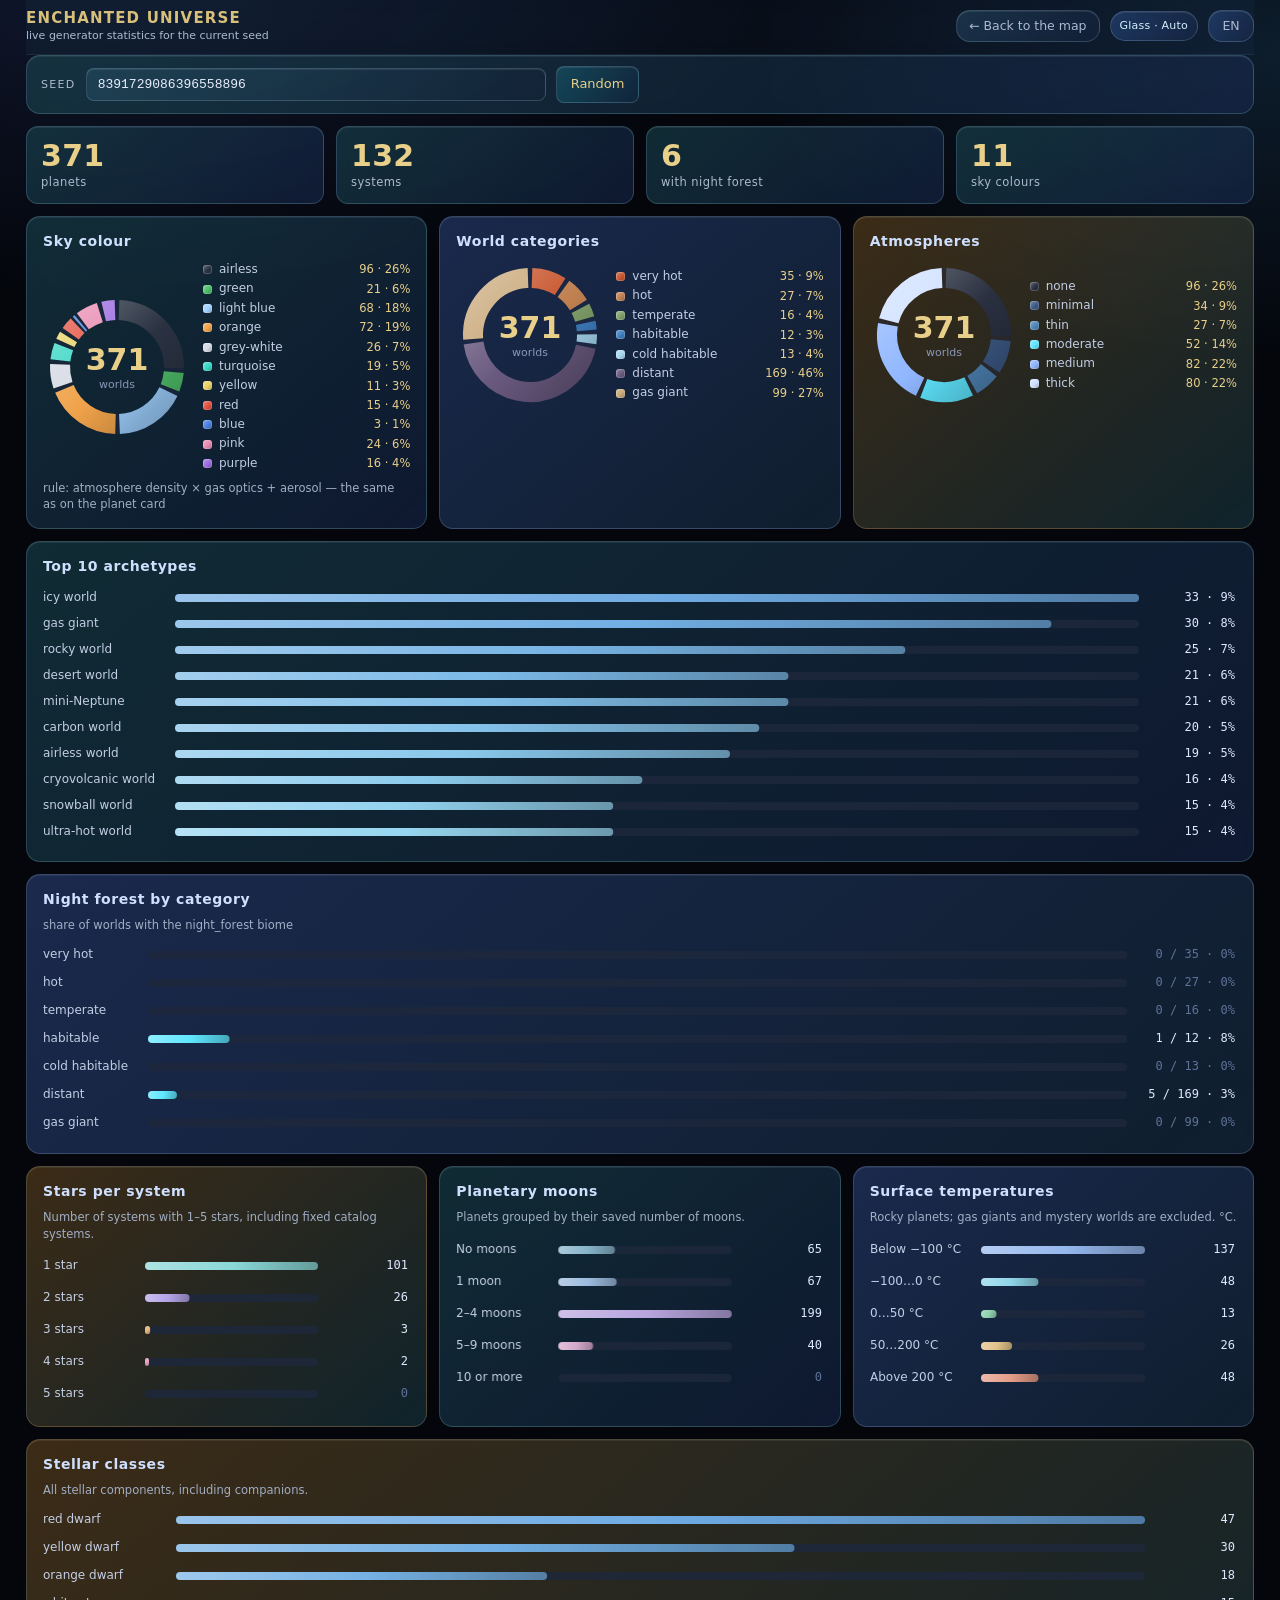
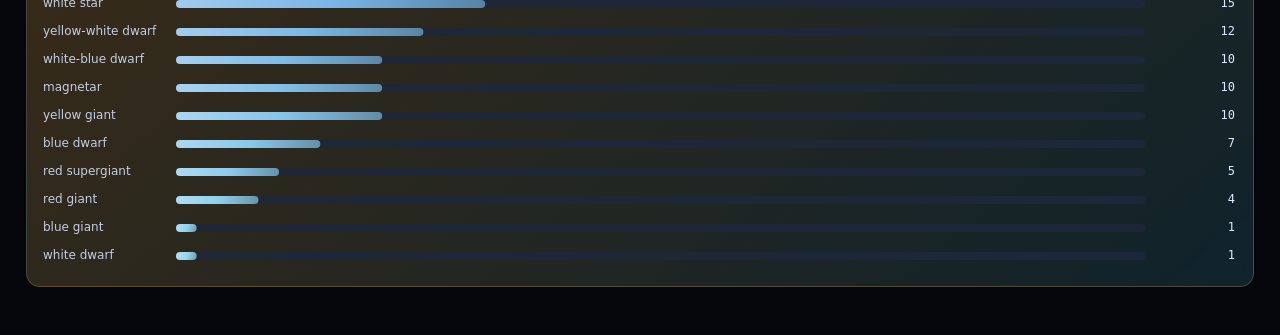
==== commit c7dc510f: "Loader: drop unused keyframe, desync frame pulse from orbit sway" ====
--- a/charts.html
+++ b/charts.html
@@ -143,7 +143,7 @@
   .liquid-glass .charts-page :is(.seedbar,.stat,.card){-webkit-backdrop-filter:blur(8px);backdrop-filter:blur(8px);}
   .liquid-glass .charts-page .seedbar :is(#seed,#random){-webkit-backdrop-filter:none;backdrop-filter:none;}
 </style>
-<link rel="stylesheet" href="assets/liquid-glass.css?v=20a24c9c52">
+<link rel="stylesheet" href="assets/liquid-glass.css?v=e6e65c20f5">
 </head>
 <body class="charts-page">
 <div class="wrap">
--- a/assets/liquid-glass.css
+++ b/assets/liquid-glass.css
@@ -98,7 +98,7 @@
 /* Три независимые орбиты: каждая — своя плоскость, свой период и своё направление.
    Луны идут по эллипсам этих же орбит, скорость всё время меняется (пружинный ход). */
 .loader-orbit { position:relative;width:90px;height:90px;margin:0 auto 30px; }
-.lo-frame { position:absolute;inset:0;border:1px solid #a1e6ff44;border-radius:50%;box-shadow:inset 0 0 30px #6f9ce01a;animation:eu-lo-frame 7.4s ease-in-out infinite; }
+.lo-frame { position:absolute;inset:0;border:1px solid #a1e6ff44;border-radius:50%;box-shadow:inset 0 0 30px #6f9ce01a;animation:eu-lo-frame 6.6s ease-in-out infinite; }
 .lo-plane { position:absolute;inset:0;animation-timing-function:linear;animation-iteration-count:infinite; }
 .lo-plane-a { animation-name:eu-lo-sway-a;animation-duration:7.4s;animation-timing-function:ease-in-out;animation-delay:-2.1s; }
 .lo-plane-b { animation-name:eu-lo-sway-b;animation-duration:9.8s;animation-timing-function:ease-in-out;animation-delay:-5.3s; }
@@ -120,7 +120,6 @@
 .loader-meta { display:flex;align-items:center;justify-content:center;gap:9px;color:#99b0c6;font-size:10px;letter-spacing:.08em;text-transform:uppercase; }
 .loader-pulse { width:5px;height:5px;border-radius:50%;background:#a2ebd3;animation:eu-loader-pulse 1.2s ease-in-out infinite; }
 @keyframes eu-lo-plane-cw { to { transform:rotate(360deg); } }
-@keyframes eu-lo-plane-ccw { to { transform:rotate(-360deg); } }
 /* Плоскости эллипсов не крутятся целиком, а качаются — каждая в своём ритме и со своей
    амплитудой, поэтому дуги никогда не склеиваются в одну вращающуюся фигуру. */
 @keyframes eu-lo-sway-a { 0%,100% { transform:rotate(-32deg); } 50% { transform:rotate(-4deg); } }
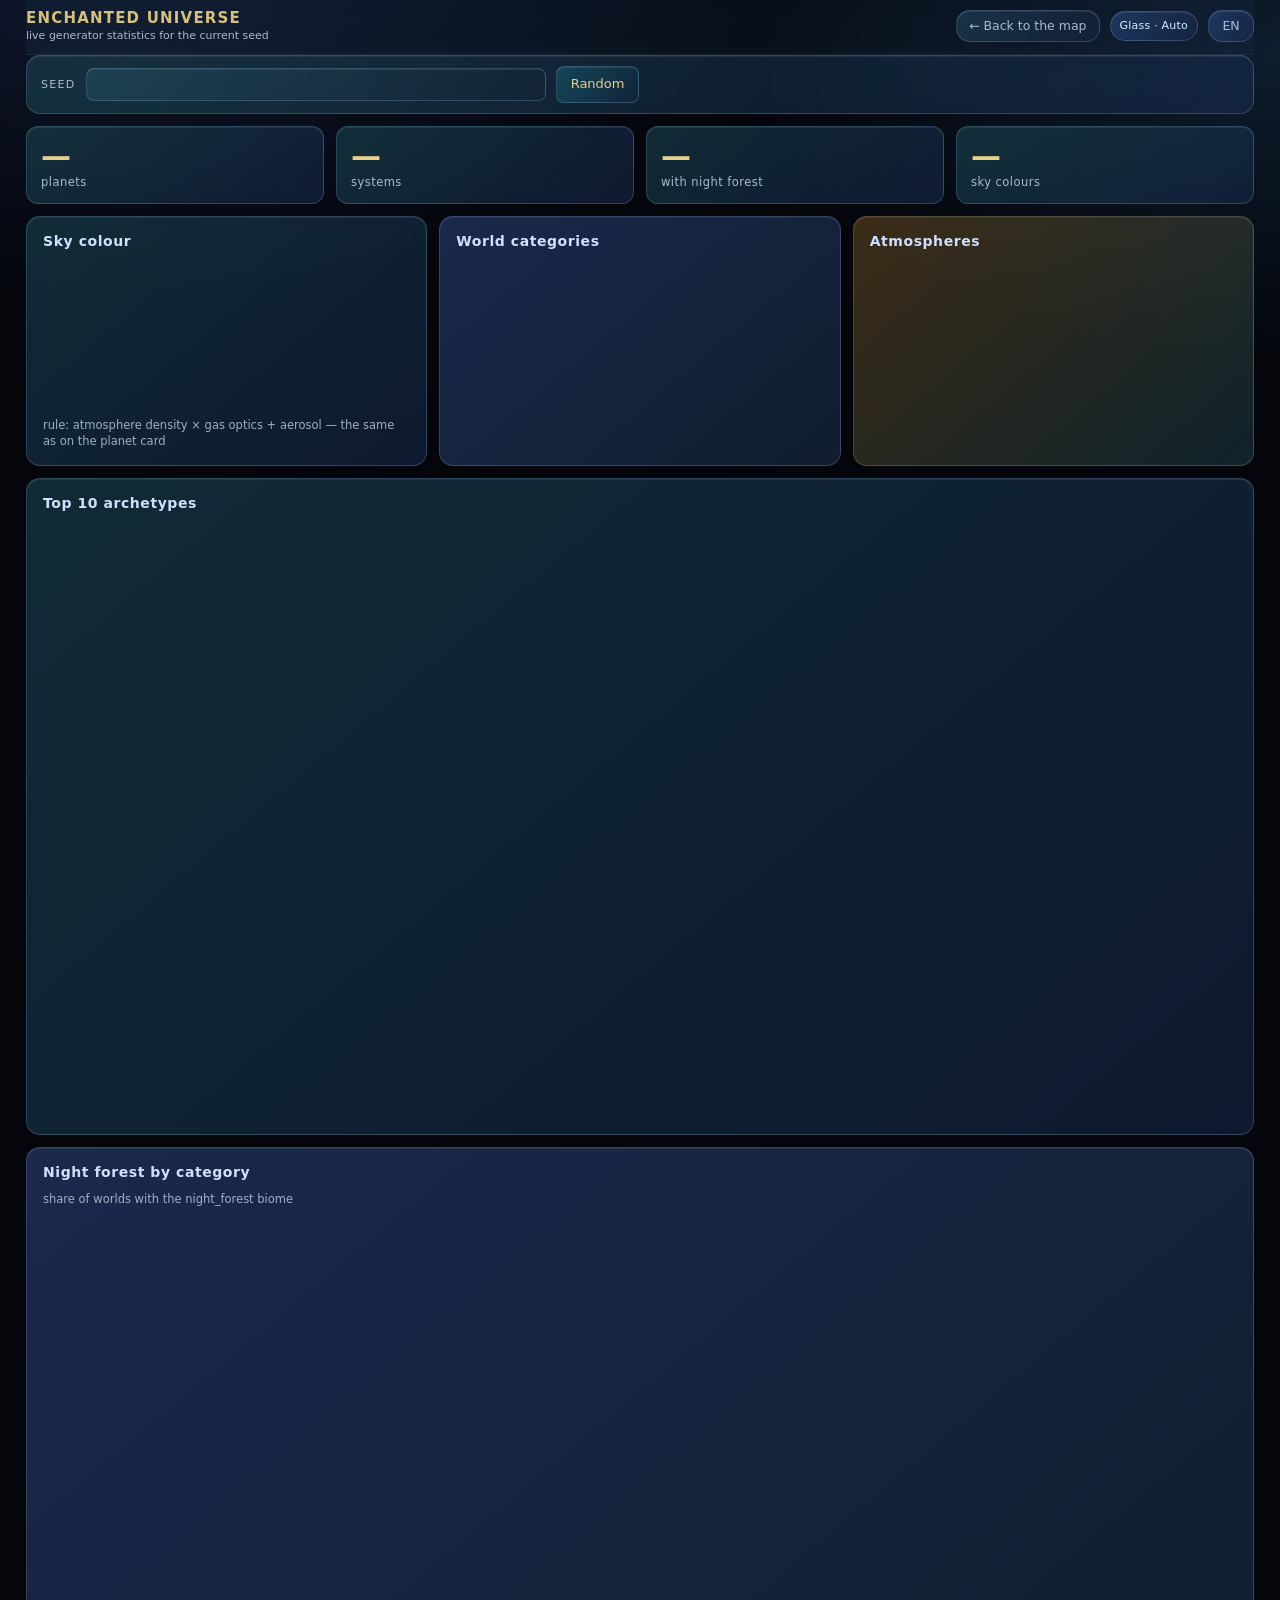
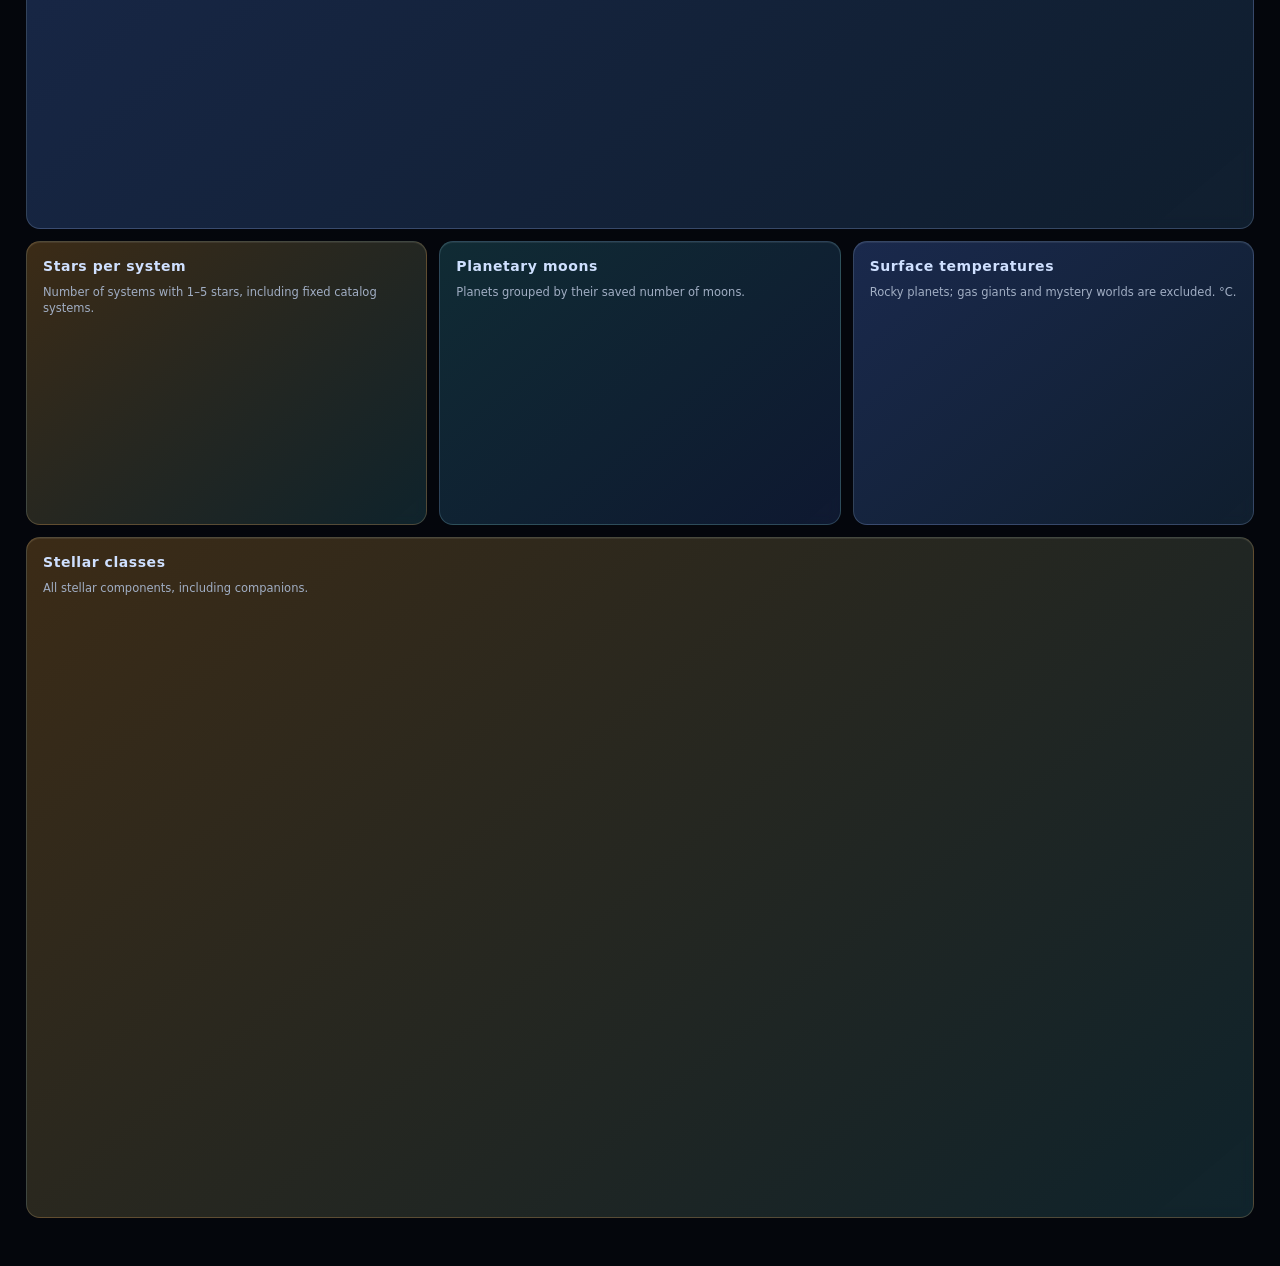
==== commit 84036198: "Loader: shimmering caption, segmented progress bar and live percent Каталог собирается чанками: гене" ====
--- a/charts.html
+++ b/charts.html
@@ -143,7 +143,7 @@
   .liquid-glass .charts-page :is(.seedbar,.stat,.card){-webkit-backdrop-filter:blur(8px);backdrop-filter:blur(8px);}
   .liquid-glass .charts-page .seedbar :is(#seed,#random){-webkit-backdrop-filter:none;backdrop-filter:none;}
 </style>
-<link rel="stylesheet" href="assets/liquid-glass.css?v=e6e65c20f5">
+<link rel="stylesheet" href="assets/liquid-glass.css?v=0c86e99c89">
 </head>
 <body class="charts-page">
 <div class="wrap">
@@ -237,7 +237,7 @@
 <script src="js/binary-policy.js?v=1"></script>
 <script src="js/planet-climate.js?v=3"></script>
 <script src="js/stellar-hierarchy.js?v=4"></script>
-<script src="js/generator.js?v=a2a1a62f6d"></script>
+<script src="js/generator.js?v=e1f1869e52"></script>
 <script src="charts.js?v=9d7444f493"></script>
 </body>
 </html>
--- a/assets/liquid-glass.css
+++ b/assets/liquid-glass.css
@@ -114,9 +114,21 @@
 .lo-star { position:absolute;left:50%;top:50%;width:18px;height:18px;translate:-50% -50%;border-radius:50%;background:radial-gradient(circle at 35% 30%,#fff,#9be7ff 35%,#4c82ad 80%);box-shadow:0 0 24px #73d8ff99;animation:eu-lo-star 3.6s ease-in-out infinite; }
 .loader-kicker { font-size:10px;letter-spacing:.22em;color:#a6ccdf; }.loader-kicker span { padding:0 4px;color:#cfe4ff; }
 .loader-card h1 { margin:12px 0 7px;font-size:clamp(22px,5vw,29px);font-weight:600;letter-spacing:.01em;color:#e9f1ff; }
-.loader-card p { margin:0;color:#b1c3d6;font-size:13px; }
-.loader-track { height:3px;margin:27px 0 15px;overflow:hidden;border-radius:99px;background:#cee5f91c; }
-.loader-track span { display:block;width:35%;height:100%;border-radius:inherit;background:linear-gradient(90deg,#87e5e9,#a9cdff,#f1d096);animation:eu-loader-progress 1.5s ease-in-out infinite alternate; }
+.loader-card p { margin:0;color:#c3d7ea;font-size:13px; }
+/* Подпись загрузки: по тексту неспешно идёт голубовато-белый блик с мягким блумом. */
+#loadingMessage { color:#dbe9f8; }
+@supports ((background-clip:text) or (-webkit-background-clip:text)) {
+  #loadingMessage { background-image:linear-gradient(100deg,#7fa8cc 0%,#cfe4fb 13%,#7aa4ff 27%,#ffffff 42%,#a4ccff 58%,#f0f7ff 72%,#7fa8cc 100%);background-size:260% 100%;-webkit-background-clip:text;background-clip:text;-webkit-text-fill-color:transparent;animation:eu-lo-message 3.6s ease-in-out infinite; }
+}
+/* Полоска: тики каждые 5 % загораются по мере прохождения, заливка с бегущим
+   бликом, светящейся головкой и мягким свечением вокруг. */
+.loader-track { --p:0;position:relative;height:4px;margin:24px 0 7px;border-radius:99px;background:#cee5f917;box-shadow:inset 0 1px 2px #00000059,0 0 0 1px #cfe2ff0d; }
+.loader-track::before { content:"";position:absolute;inset:0;z-index:2;border-radius:inherit;background:repeating-linear-gradient(90deg,#cfe2ff1f 0 1px,transparent 1px 5%);pointer-events:none; }
+.loader-track::after { content:"";position:absolute;inset:0;z-index:3;border-radius:inherit;background:repeating-linear-gradient(90deg,#eaf8ffa6 0 1px,transparent 1px 5%);clip-path:inset(0 calc((1 - var(--p)) * 100%) 0 0);pointer-events:none;transition:clip-path .05s linear; }
+.loader-track span { position:absolute;left:0;top:0;display:block;height:100%;width:calc(var(--p) * 100%);border-radius:inherit;background:linear-gradient(90deg,#6fd8e0,#8fc2ff 45%,#f0cd93);box-shadow:0 0 14px #7fb8ff59,0 0 4px #cfe6ff73;overflow:hidden; }
+.loader-track span::before { content:"";position:absolute;right:-2px;top:50%;width:36px;height:13px;transform:translateY(-50%);background:radial-gradient(closest-side,#f4fbff,#9fd4ff5c,transparent);filter:blur(1px); }
+.loader-track span::after { content:"";position:absolute;inset:0;background:linear-gradient(90deg,transparent,#ffffffa8 45%,transparent);transform:translateX(-120%);animation:eu-lo-scan 1.9s cubic-bezier(.45,.05,.55,.95) infinite; }
+.loader-percent { margin:0 0 11px;color:#8fc6ff;font-size:10px;font-weight:300;font-variant-numeric:tabular-nums;letter-spacing:.12em;text-shadow:0 0 10px #6fb0ff5c; }
 .loader-meta { display:flex;align-items:center;justify-content:center;gap:9px;color:#99b0c6;font-size:10px;letter-spacing:.08em;text-transform:uppercase; }
 .loader-pulse { width:5px;height:5px;border-radius:50%;background:#a2ebd3;animation:eu-loader-pulse 1.2s ease-in-out infinite; }
 @keyframes eu-lo-plane-cw { to { transform:rotate(360deg); } }
@@ -162,7 +174,8 @@
   92% { offset-distance:97%;animation-timing-function:cubic-bezier(.4,0,.72,.7); }
   100% { offset-distance:100%; }
 }
-@keyframes eu-loader-progress { from { transform:translateX(-5%); } to { transform:translateX(190%); } }
+@keyframes eu-lo-message { 0% { background-position:0% 50%;filter:drop-shadow(0 0 7px #6fa8ff42); } 50% { background-position:100% 50%;filter:drop-shadow(0 0 16px #93c9ff8a); } 100% { background-position:0% 50%;filter:drop-shadow(0 0 7px #6fa8ff42); } }
+@keyframes eu-lo-scan { to { transform:translateX(120%); } }
 @keyframes eu-loader-pulse { 50% { opacity:.3; } }
 @media (prefers-reduced-motion:reduce) { #loading *,#loading *::before,#loading *::after { animation:none!important; }#loading.loading-screen { transition:none; } }
 @supports not ((backdrop-filter:blur(1px)) or (-webkit-backdrop-filter:blur(1px))) { .liquid-glass :is(#info,.mobileControls,.object-browser,.tools-dialog,.modal .card) { background-color:#101929; } }
